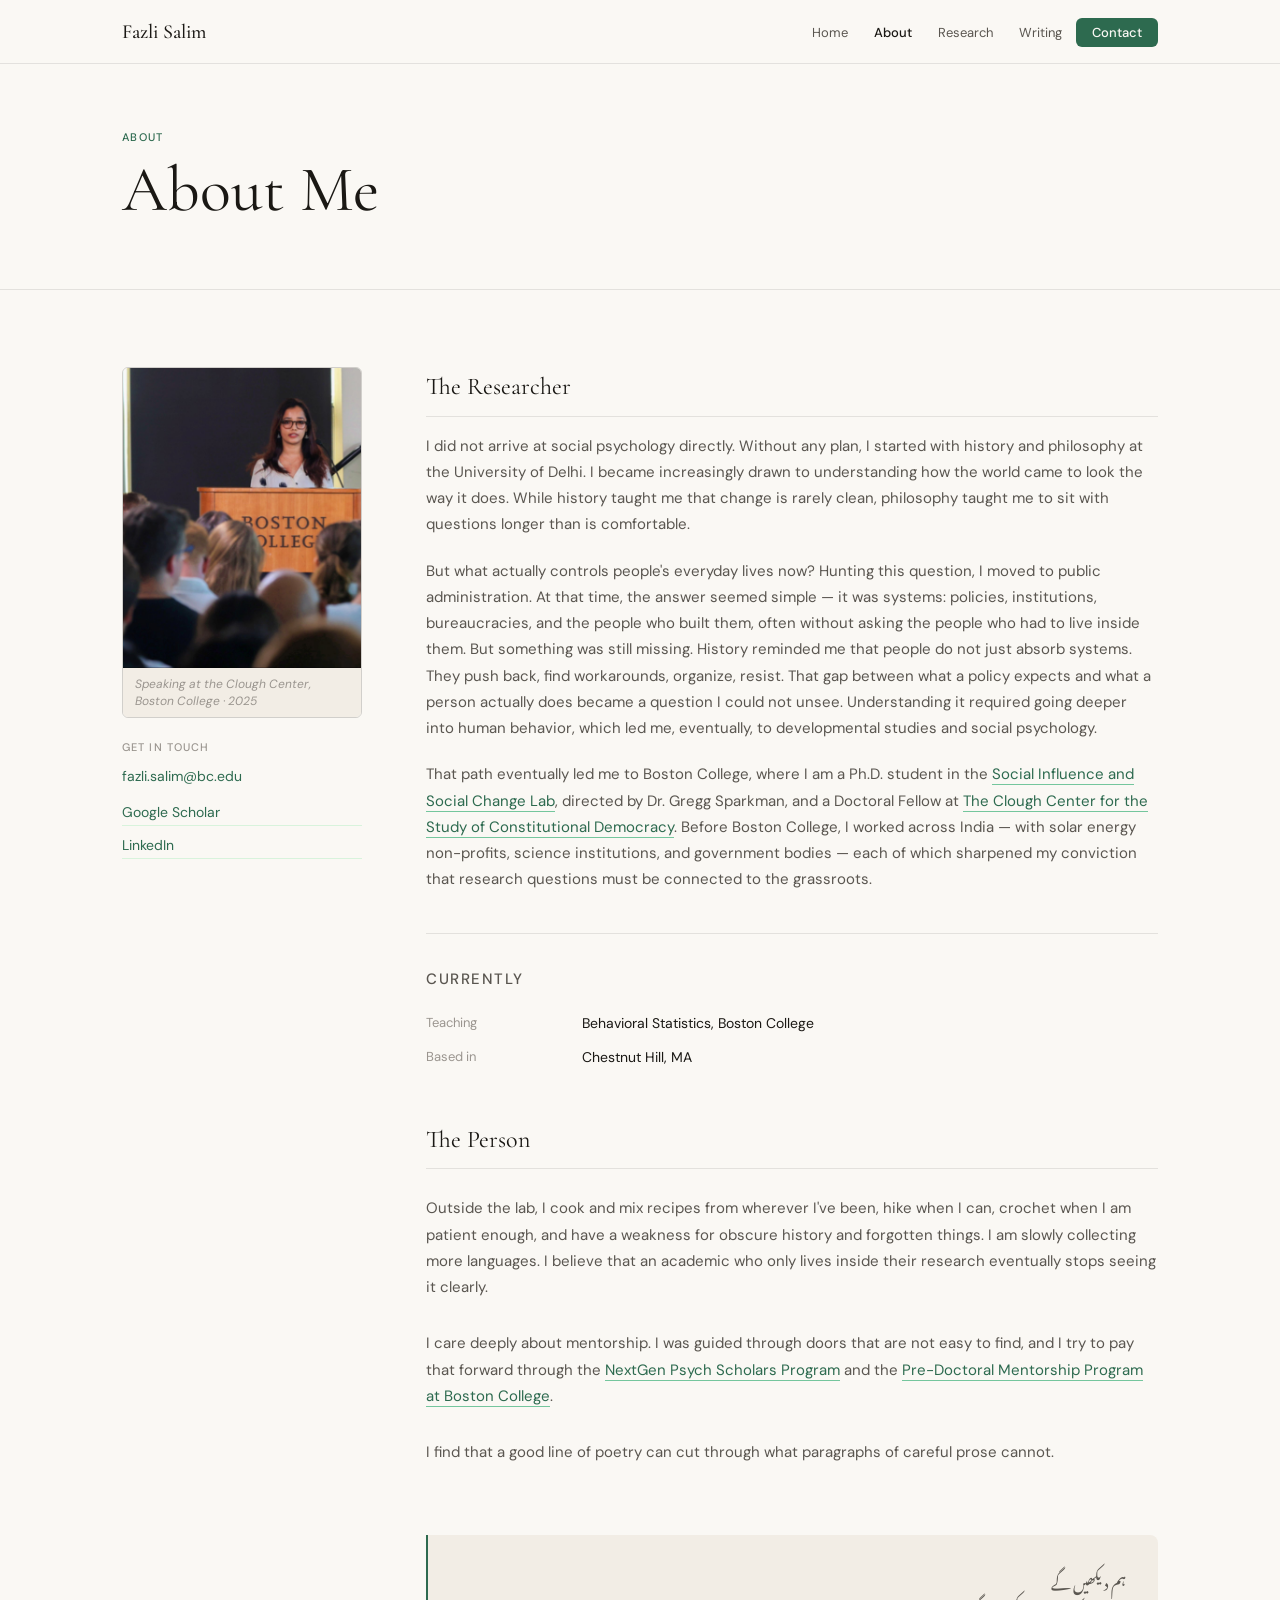
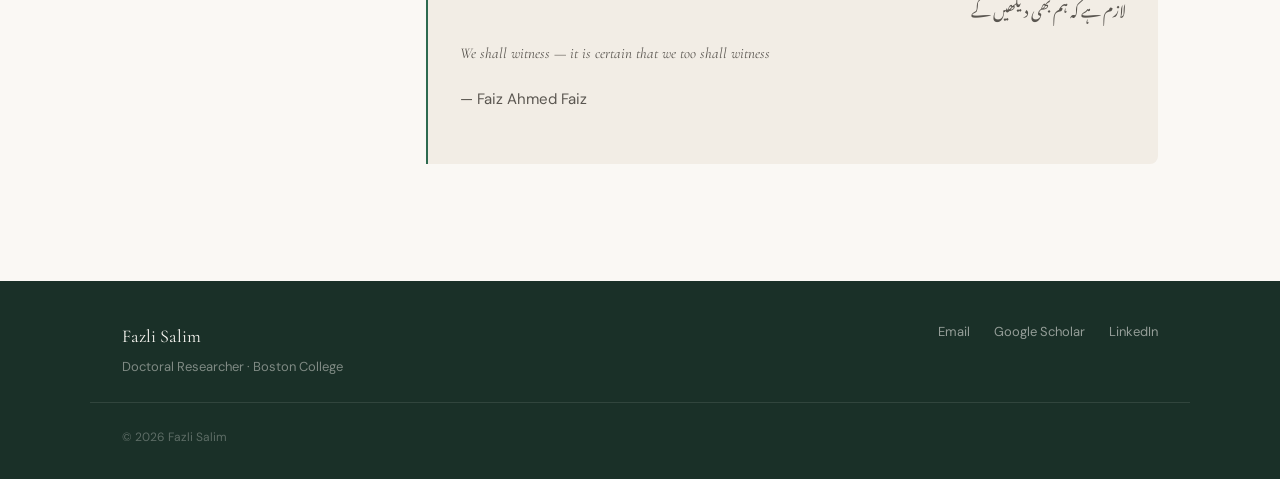
==== about.html @ 416d8e88 "Update about.html" ====
<!DOCTYPE html>
<html lang="en">
<head>
<meta charset="UTF-8">
<meta name="viewport" content="width=device-width, initial-scale=1.0">
<title>About — Fazli Salim</title>
<link rel="preconnect" href="https://fonts.googleapis.com">
<link rel="preconnect" href="https://fonts.gstatic.com" crossorigin>
<link href="https://fonts.googleapis.com/css2?family=Cormorant+Garamond:ital,wght@0,300;0,400;0,500;0,600;1,300;1,400&family=DM+Sans:wght@300;400;500&family=Noto+Nastaliq+Urdu:wght@400;700&display=swap" rel="stylesheet">
<link rel="stylesheet" href="style.css">
</head>
<body>
<nav class="nav" id="nav">
  <div class="nav-inner">
    <a href="index.html" class="nav-logo">Fazli Salim</a>
    <button class="nav-toggle" id="nav-toggle" aria-label="Toggle menu"><span></span><span></span><span></span></button>
    <ul class="nav-links" id="nav-links">
      <li><a href="index.html" class="nav-link">Home</a></li>
      <li><a href="about.html" class="nav-link active">About</a></li>
      <li><a href="research.html" class="nav-link">Research</a></li>
      <li><a href="writing.html" class="nav-link">Writing</a></li>
      <li><a href="contact.html" class="nav-link nav-link-cta">Contact</a></li>
    </ul>
  </div>
</nav>

<section class="page-hero">
  <div class="container">
    <span class="section-label">About</span>
    <h1 class="page-title">About Me</h1>
  </div>
</section>

<section class="section">
  <div class="container about-layout">
    <div class="about-photo-col">
      <div class="about-photo-frame">
        <img src="photo-speaking.png" alt="Fazli Salim speaking at the Clough Center, Boston College" class="about-photo">
        <p class="about-photo-caption">Speaking at the Clough Center, Boston College · 2025</p>
      </div>
      <div class="about-contact-card">
        <p class="about-contact-label">Get in touch</p>
        <a href="mailto:fazli.salim@bc.edu" class="about-email">fazli.salim@bc.edu</a>
        <div class="about-social-links">
          <a href="https://scholar.google.com" target="_blank" class="about-social-link">Google Scholar</a>
          <a href="https://linkedin.com/in/fazlisalim" target="_blank" class="about-social-link">LinkedIn</a>
        </div>
      </div>
    </div>

    <div class="about-text-col">
      <h2 class="about-section-h">The Researcher</h2>
      <p>I did not arrive at social psychology directly. Without any plan, I started with history and philosophy at the University of Delhi. I became increasingly drawn to understanding how the world came to look the way it does. While history taught me that change is rarely clean, philosophy taught me to sit with questions longer than is comfortable.</p>
      <p>But what actually controls people's everyday lives now? Hunting this question, I moved to public administration. At that time, the answer seemed simple — it was systems: policies, institutions, bureaucracies, and the people who built them, often without asking the people who had to live inside them. But something was still missing. History reminded me that people do not just absorb systems. They push back, find workarounds, organize, resist. That gap between what a policy expects and what a person actually does became a question I could not unsee. Understanding it required going deeper into human behavior, which led me, eventually, to developmental studies and social psychology.</p>
      <p>That path eventually led me to Boston College, where I am a Ph.D. student in the <a href="https://www.bc.edu/bc-web/schools/morrissey/departments/psychology-neuroscience/labs/sparkman-lab.html" target="_blank" class="inline-link">Social Influence and Social Change Lab</a>, directed by Dr. Gregg Sparkman, and a Doctoral Fellow at <a href="https://www.bc.edu/content/bc-web/centers/clough.html" target="_blank" class="inline-link">The Clough Center for the Study of Constitutional Democracy</a>. Before Boston College, I worked across India — with solar energy non-profits, science institutions, and government bodies — each of which sharpened my conviction that research questions must be connected to the grassroots.</p>
 <div class="currently-block">
        <p class="currently-title">Currently</p>
        <div class="currently-table">
          <div class="currently-row">
            <span class="currently-label">Teaching</span>
            <span class="currently-value">Behavioral Statistics, Boston College</span>
          </div>
      <div class="currently-row">
            <span class="currently-label">Based in</span>
            <span class="currently-value">Chestnut Hill, MA</span>
          </div>
      <h2 class="about-section-h">The Person</h2>
      <p>Outside the lab, I cook and mix recipes from wherever I've been, hike when I can, crochet when I am patient enough, and have a weakness for obscure history and forgotten things. I am slowly collecting more languages. I believe that an academic who only lives inside their research eventually stops seeing it clearly.</p>
      <p>I care deeply about mentorship. I was guided through doors that are not easy to find, and I try to pay that forward through the <a href="https://nextgenpsychscholars.com/" target="_blank" class="inline-link">NextGen Psych Scholars Program</a> and the <a href="https://www.bc.edu/bc-web/schools/morrissey/departments/psychology-neuroscience/graduate/doctoral-program.html" target="_blank" class="inline-link">Pre-Doctoral Mentorship Program at Boston College</a>.</p>

      <p>I find that a good line of poetry can cut through what paragraphs of careful prose cannot.</p>

      <div class="faiz-block">
        <p class="faiz-urdu">ہم دیکھیں گے<br>لازم ہے کہ ہم بھی دیکھیں گے</p>
        <p class="faiz-translation">We shall witness — it is certain that we too shall witness</p>
        <p class="faiz-attribution">— Faiz Ahmed Faiz</p>
      </div>

     
          
        </div>
      </div>
    </div>
  </div>
</section>

<footer class="footer">
  <div class="container footer-inner">
    <div class="footer-left">
      <p class="footer-name">Fazli Salim</p>
      <p class="footer-role">Doctoral Researcher · Boston College</p>
    </div>
    <div class="footer-links">
      <a href="mailto:fazli.salim@bc.edu" class="footer-link">Email</a>
      <a href="https://scholar.google.com" target="_blank" class="footer-link">Google Scholar</a>
      <a href="https://linkedin.com/in/fazlisalim" target="_blank" class="footer-link">LinkedIn</a>
    </div>
  </div>
  <div class="container"><p class="footer-copy">© 2026 Fazli Salim</p></div>
</footer>
<script src="script.js"></script>
</body>
</html>
---- style.css ----
/* ===========================
   FAZLI SALIM — style.css
   =========================== */
:root {
  --ink: #1a1814;
  --ink-secondary: #5a5650;
  --ink-tertiary: #9a958f;
  --parchment: #faf8f4;
  --parchment-mid: #f2ede5;
  --parchment-dark: #e8e0d4;
  --forest: #2d6a4f;
  --forest-deep: #1a3028;
  --forest-light: #d8f3dc;
  --forest-mid: #74c69d;
  --border: rgba(26,24,20,0.10);
  --border-mid: rgba(26,24,20,0.18);
  --font-display: 'Cormorant Garamond', Georgia, serif;
  --font-body: 'DM Sans', system-ui, sans-serif;
  --nav-h: 64px;
  --max-w: 1100px;
}

*, *::before, *::after { box-sizing: border-box; margin: 0; padding: 0; }
html { scroll-behavior: smooth; }
body { font-family: var(--font-body); background: var(--parchment); color: var(--ink); font-size: 16px; line-height: 1.7; -webkit-font-smoothing: antialiased; }
img { max-width: 100%; display: block; }
a { color: inherit; text-decoration: none; }

/* NAV */
.nav { position: sticky; top: 0; z-index: 100; background: rgba(250,248,244,0.95); backdrop-filter: blur(12px); border-bottom: 0.5px solid var(--border); height: var(--nav-h); }
.nav-inner { max-width: var(--max-w); margin: 0 auto; padding: 0 2rem; height: 100%; display: flex; align-items: center; gap: 2rem; }
.nav-logo { font-family: var(--font-display); font-size: 1.25rem; font-weight: 500; color: var(--ink); flex-shrink: 0; }
.nav-links { display: flex; list-style: none; gap: 0.125rem; margin-left: auto; align-items: center; }
.nav-link { font-size: 0.8125rem; color: var(--ink-secondary); padding: 0.375rem 0.75rem; border-radius: 6px; transition: color 0.15s, background 0.15s; }
.nav-link:hover { color: var(--ink); background: var(--parchment-mid); }
.nav-link.active { color: var(--ink); font-weight: 500; }
.nav-link-cta { background: var(--forest); color: var(--parchment) !important; padding: 0.375rem 1rem; border-radius: 6px; font-weight: 500; }
.nav-link-cta:hover { background: var(--forest-deep); }
.nav-toggle { display: none; flex-direction: column; gap: 5px; background: none; border: none; cursor: pointer; padding: 4px; margin-left: auto; }
.nav-toggle span { display: block; width: 22px; height: 1.5px; background: var(--ink); }

/* LAYOUT */
.container { max-width: var(--max-w); margin: 0 auto; padding: 0 2rem; }
.section { padding: clamp(3rem, 6vw, 5rem) 0; }
.section-alt { background: var(--parchment-mid); }
.section-header { margin-bottom: 2.5rem; }
.section-label { display: block; font-size: 0.6875rem; font-weight: 500; letter-spacing: 0.12em; text-transform: uppercase; color: var(--forest); margin-bottom: 0.5rem; }
.section-title { font-family: var(--font-display); font-size: clamp(1.75rem, 3vw, 2.5rem); font-weight: 400; color: var(--ink); line-height: 1.2; }
.section-intro { margin-top: 0.75rem; color: var(--ink-secondary); max-width: 62ch; }
.text-link { display: inline-block; margin-top: 1.5rem; font-size: 0.875rem; font-weight: 500; color: var(--forest); border-bottom: 1px solid var(--forest-mid); padding-bottom: 1px; transition: border-color 0.15s; }
.text-link:hover { border-color: var(--forest); }
.inline-link { color: var(--forest); border-bottom: 1px solid var(--forest-mid); transition: border-color 0.15s; }
.inline-link:hover { border-color: var(--forest); }

/* BUTTONS */
.btn-primary { display: inline-block; background: var(--forest); color: var(--parchment); font-family: var(--font-body); font-size: 0.875rem; font-weight: 500; padding: 0.625rem 1.5rem; border-radius: 6px; transition: background 0.15s, transform 0.1s; }
.btn-primary:hover { background: var(--forest-deep); transform: translateY(-1px); }
.btn-secondary { display: inline-block; background: transparent; color: var(--ink); font-family: var(--font-body); font-size: 0.875rem; padding: 0.625rem 1.5rem; border-radius: 6px; border: 0.5px solid var(--border-mid); transition: border-color 0.15s, background 0.15s; }
.btn-secondary:hover { background: var(--parchment-mid); }
.tag { display: inline-block; font-size: 0.75rem; color: var(--forest); background: var(--forest-light); padding: 0.25rem 0.75rem; border-radius: 999px; }

/* HERO — text only */
.hero { padding: clamp(4rem, 8vw, 7rem) 0 clamp(3rem, 5vw, 4rem); background: var(--parchment); border-bottom: 0.5px solid var(--border); }
.hero-inner-centered { max-width: 720px; margin: 0 auto; padding: 0 2rem; }
.hero-eyebrow { font-size: 0.8125rem; color: var(--ink-secondary); letter-spacing: 0.04em; margin-bottom: 0.75rem; }
.hero-name { font-family: var(--font-display); font-size: clamp(3.5rem, 7vw, 6.5rem); font-weight: 300; color: var(--ink); line-height: 1.0; margin-bottom: 1.25rem; letter-spacing: -0.01em; }
.hero-tagline { font-size: clamp(1rem, 1.6vw, 1.2rem); color: var(--ink-secondary); max-width: 58ch; line-height: 1.65; margin-bottom: 1.5rem; font-weight: 300; }
.hero-tags { display: flex; flex-wrap: wrap; gap: 0.5rem; margin-bottom: 2rem; }
.hero-buttons { display: flex; gap: 0.75rem; flex-wrap: wrap; margin-bottom: 2rem; }
.affiliations { display: flex; flex-wrap: wrap; gap: 0.5rem; align-items: center; font-size: 0.8rem; }
.affiliation { color: var(--forest); border-bottom: 1px solid var(--forest-light); transition: border-color 0.15s; }
.affiliation:hover { border-color: var(--forest); }
.aff-sep { color: var(--ink-tertiary); }

/* COP30 QUOTE BLOCK */
.cop-block { padding: clamp(3rem, 6vw, 5rem) 0; background: var(--parchment); }
.cop-inner { max-width: var(--max-w); margin: 0 auto; padding: 0 2rem; display: grid; grid-template-columns: 260px 1fr; gap: 3.5rem; align-items: center; }
.cop-photo { width: 260px; height: 320px; object-fit: cover; object-position: top; border-radius: 4px; border: 0.5px solid var(--border-mid); display: block; }
.cop-quote-wrap {}
.cop-quote { font-family: var(--font-display); font-size: clamp(1.125rem, 2vw, 1.4rem); font-style: italic; font-weight: 300; color: var(--ink); line-height: 1.6; margin-bottom: 1.5rem; }
.cop-quote::before { content: '\201C'; font-size: 3rem; line-height: 0; vertical-align: -0.6rem; color: var(--forest); margin-right: 0.1em; font-style: normal; }
.cop-link { display: inline-flex; align-items: center; gap: 0.4rem; font-size: 0.8125rem; color: var(--forest); border-bottom: 1px solid var(--forest-mid); padding-bottom: 1px; transition: border-color 0.15s; }
.cop-link:hover { border-color: var(--forest); }

/* BIO + AWARD */
.bio-layout { display: grid; grid-template-columns: 1fr 1fr; gap: 4rem; align-items: center; }
.bio-text p { color: var(--ink-secondary); font-size: 0.9375rem; line-height: 1.75; margin-bottom: 1rem; }
.bio-text .section-title { margin: 0.5rem 0 1.25rem; }
.award-figure { margin: 0; }
.award-photo { width: 100%; border-radius: 8px; display: block; border: 0.5px solid var(--border-mid); }
.award-caption { font-size: 0.75rem; color: var(--ink-tertiary); margin-top: 0.6rem; font-style: italic; line-height: 1.5; }

/* RESEARCH CARDS */
.research-grid { display: grid; grid-template-columns: repeat(auto-fit, minmax(280px, 1fr)); gap: 1.25rem; }
.research-card { display: block; padding: 1.75rem; background: var(--parchment); border: 0.5px solid var(--border); border-radius: 8px; transition: border-color 0.2s, transform 0.2s; position: relative; }
.research-card:hover { border-color: var(--forest-mid); transform: translateY(-2px); }
.r-num { display: block; font-family: var(--font-display); font-size: 2.5rem; font-weight: 300; color: var(--parchment-dark); line-height: 1; margin-bottom: 1rem; }
.r-title { font-family: var(--font-display); font-size: 1.25rem; font-weight: 500; color: var(--ink); margin-bottom: 0.75rem; line-height: 1.25; }
.r-body { font-size: 0.875rem; color: var(--ink-secondary); line-height: 1.65; }
.r-arrow { position: absolute; bottom: 1.5rem; right: 1.75rem; color: var(--forest); opacity: 0; transition: opacity 0.2s, transform 0.2s; }
.research-card:hover .r-arrow { opacity: 1; transform: translateX(3px); }

/* PAGE HERO */
.page-hero { padding: clamp(3rem, 5vw, 5rem) 0 clamp(2rem, 4vw, 3rem); border-bottom: 0.5px solid var(--border); }
.page-title { font-family: var(--font-display); font-size: clamp(2.5rem, 5vw, 4rem); font-weight: 400; color: var(--ink); line-height: 1.1; margin-top: 0.5rem; margin-bottom: 1rem; }
.page-subtitle { font-size: 1rem; color: var(--ink-secondary); max-width: 56ch; line-height: 1.7; font-weight: 300; }

/* ABOUT PAGE */
.about-layout { display: grid; grid-template-columns: 240px 1fr; gap: 4rem; align-items: start; }
.about-photo-frame { border-radius: 6px; overflow: hidden; border: 0.5px solid var(--border-mid); margin-bottom: 1rem; }
.about-photo { width: 100%; height: 300px; object-fit: cover; display: block; }
.about-photo-frame-secondary { margin-top: 0; }
.about-photo-secondary { width: 100%; height: 180px; object-fit: cover; object-position: top center; display: block; }
.about-photo-caption { font-size: 0.75rem; color: var(--ink-tertiary); padding: 0.5rem 0.75rem; background: var(--parchment-mid); font-style: italic; line-height: 1.4; }
.about-contact-card { margin-top: 1.25rem; }
.about-contact-label { font-size: 0.6875rem; text-transform: uppercase; letter-spacing: 0.1em; color: var(--ink-tertiary); font-weight: 500; margin-bottom: 0.5rem; }
.about-email { display: block; color: var(--forest); font-size: 0.875rem; margin-bottom: 0.75rem; word-break: break-all; }
.about-social-links { display: flex; flex-direction: column; gap: 0.25rem; }
.about-text-col p { color: var(--ink-secondary); margin-bottom: 1.25rem; font-size: 0.9375rem; line-height: 1.75; }
.about-section-h { font-family: var(--font-display); font-size: 1.5rem; font-weight: 400; color: var(--ink); margin: 2.5rem 0 1rem; padding-bottom: 0.5rem; border-bottom: 0.5px solid var(--border); }
.about-section-h:first-child { margin-top: 0; }

/* FAIZ COUPLET */
.faiz-block { margin: 2.5rem 0; padding: 2rem; background: var(--parchment-mid); border-left: 2px solid var(--forest); border-radius: 0 8px 8px 0; }
.faiz-urdu { font-family: 'Noto Nastaliq Urdu', serif; font-size: 1.75rem; color: var(--ink); line-height: 2; text-align: right; direction: rtl; margin-bottom: 0.75rem; }
.faiz-translation { font-family: var(--font-display); font-size: 1rem; font-style: italic; color: var(--ink-secondary); margin-bottom: 0.5rem; }
.faiz-attribution { font-size: 0.8125rem; color: var(--ink-tertiary); }

/* CURRENTLY */
.currently-block { margin-top: 2.5rem; padding-top: 2rem; border-top: 0.5px solid var(--border); }
.currently-title { font-size: 0.6875rem; font-weight: 500; text-transform: uppercase; letter-spacing: 0.1em; color: var(--forest); margin-bottom: 1.25rem; }
.currently-table { display: flex; flex-direction: column; gap: 0.625rem; }
.currently-row { display: grid; grid-template-columns: 140px 1fr; gap: 1rem; font-size: 0.875rem; }
.currently-label { color: var(--ink-tertiary); font-size: 0.8125rem; }
.currently-value { color: var(--ink); }

/* RESEARCH PAGE */
.rq-list { display: flex; flex-direction: column; margin-top: 2rem; border-top: 0.5px solid var(--border); }
.rq-item { display: grid; grid-template-columns: 80px 1fr; gap: 2rem; padding: 2.5rem 0; border-bottom: 0.5px solid var(--border); }
.rq-num { font-family: var(--font-display); font-size: 3rem; font-weight: 300; color: var(--parchment-dark); line-height: 1; }
.rq-title { font-family: var(--font-display); font-size: 1.5rem; font-weight: 500; color: var(--ink); margin-bottom: 0.75rem; }
.rq-body { font-size: 0.9375rem; color: var(--ink-secondary); line-height: 1.75; max-width: 68ch; margin-bottom: 1rem; }
.rq-tags { display: flex; flex-wrap: wrap; gap: 0.5rem; }
.interdisciplinary-note { margin-top: 1.5rem; padding: 1.25rem 1.5rem; background: var(--parchment-mid); border-radius: 8px; font-size: 0.9rem; color: var(--ink-secondary); line-height: 1.7; border-left: 2px solid var(--forest-mid); }

/* PUBLICATIONS */
.pub-list { display: flex; flex-direction: column; gap: 1rem; margin-top: 1rem; }
.pub-item { padding: 1.25rem; background: var(--parchment); border: 0.5px solid var(--border); border-radius: 8px; }
.pub-status { display: inline-block; font-size: 0.6875rem; font-weight: 500; text-transform: uppercase; letter-spacing: 0.08em; padding: 3px 10px; border-radius: 999px; margin-bottom: 0.6rem; }
.pub-status-review { background: #FAEEDA; color: #854F0B; }
.pub-status-published { background: var(--forest-light); color: var(--forest); }
.pub-citation { font-size: 0.9rem; color: var(--ink-secondary); line-height: 1.7; margin-bottom: 0.4rem; }

/* PRESENTATIONS */
.pres-list { display: flex; flex-direction: column; border-top: 0.5px solid var(--border); }
.pres-item { display: flex; gap: 2rem; align-items: flex-start; padding: 1.5rem 0; border-bottom: 0.5px solid var(--border); }
.pres-year { font-family: var(--font-display); font-size: 0.875rem; color: var(--ink-tertiary); width: 48px; flex-shrink: 0; padding-top: 2px; }
.pres-conf { font-size: 0.9375rem; color: var(--ink); margin-bottom: 0.25rem; line-height: 1.5; }
.pres-role { font-size: 0.75rem; color: var(--forest); }
.pres-loc { font-size: 0.8125rem; color: var(--ink-tertiary); }
.pres-link { display: inline-block; margin-top: 0.5rem; font-size: 0.8125rem; color: var(--forest); }

/* PHOTO PRESENTATION CARDS */
.pres-photo-card { display: grid; grid-template-columns: 280px 1fr; gap: 0; border: 0.5px solid var(--border); border-radius: 8px; overflow: hidden; margin: 1rem 0; }
.pres-photo-card-img { width: 280px; height: 200px; object-fit: cover; display: block; }
.pres-photo-card-content { padding: 1.5rem; display: flex; flex-direction: column; justify-content: center; background: var(--parchment); }
.pres-photo-card-year { font-family: var(--font-display); font-size: 0.8125rem; color: var(--ink-tertiary); margin-bottom: 0.4rem; }
.pres-photo-card-conf { font-family: var(--font-display); font-size: 1.125rem; font-weight: 500; color: var(--ink); margin-bottom: 0.5rem; line-height: 1.3; }
.pres-photo-card-role { display: inline-block; font-size: 0.6875rem; font-weight: 500; text-transform: uppercase; letter-spacing: 0.08em; color: var(--forest); background: var(--forest-light); padding: 3px 10px; border-radius: 999px; margin-bottom: 0.6rem; }
.pres-photo-card-detail { font-size: 0.8125rem; color: var(--ink-secondary); line-height: 1.6; }

/* INDUSTRY & FIELD EXPERIENCE */
.industry-intro { font-size: 0.9375rem; color: var(--ink-secondary); margin-top: 0.5rem; margin-bottom: 2rem; max-width: 60ch; font-style: italic; }
.collab-grid { display: grid; grid-template-columns: repeat(auto-fill, minmax(200px, 1fr)); gap: 1rem; }
.collab-card { padding: 1.25rem; background: var(--parchment); border: 0.5px solid var(--border); border-radius: 8px; display: flex; flex-direction: column; }
.collab-card-link { text-decoration: none; transition: border-color 0.2s, transform 0.2s; }
.collab-card-link:hover { border-color: var(--forest-mid); transform: translateY(-2px); }
.collab-logo-wrap { height: 48px; display: flex; align-items: center; margin-bottom: 0.75rem; }
.collab-logo { max-height: 36px; max-width: 110px; object-fit: contain; }
.collab-logo-dark { background: var(--ink); border-radius: 4px; padding: 4px; max-height: 36px; }
.collab-logo-abbr { font-family: var(--font-display); font-size: 1.25rem; font-weight: 500; color: var(--forest); background: var(--forest-light); width: 40px; height: 40px; border-radius: 6px; display: flex; align-items: center; justify-content: center; }
.collab-name { font-family: var(--font-display); font-size: 1rem; font-weight: 500; color: var(--ink); margin-bottom: 0.5rem; }
.collab-desc { font-size: 0.8125rem; color: var(--ink-secondary); line-height: 1.6; }

/* CV PAGE */
.cv-layout { max-width: 800px; }
.cv-block { margin-bottom: 3.5rem; }
.cv-section-title { font-family: var(--font-display); font-size: 1.5rem; font-weight: 400; color: var(--ink); margin-bottom: 1.5rem; padding-bottom: 0.75rem; border-bottom: 0.5px solid var(--border); }
.cv-timeline { display: flex; flex-direction: column; }
.cv-entry { display: grid; grid-template-columns: 110px 1fr; gap: 1.5rem; padding: 1.25rem 0; border-bottom: 0.5px solid var(--border); }
.cv-entry:last-child { border-bottom: none; }
.cv-year { font-size: 0.8125rem; color: var(--ink-tertiary); padding-top: 3px; }
.cv-entry-header { display: flex; justify-content: space-between; align-items: flex-start; gap: 1rem; }
.cv-logo { width: 40px; height: 40px; object-fit: contain; flex-shrink: 0; opacity: 0.85; }
.cv-degree { font-weight: 500; font-size: 0.9375rem; color: var(--ink); margin-bottom: 0.2rem; }
.cv-institution { font-size: 0.875rem; color: var(--ink-secondary); margin-bottom: 0.2rem; }
.cv-detail { font-size: 0.8125rem; color: var(--ink-tertiary); line-height: 1.5; }
.cv-skills-grid { display: flex; flex-direction: column; gap: 1.25rem; }
.cv-skill-group { padding: 1rem 1.25rem; background: var(--parchment-mid); border-radius: 8px; }
.cv-skill-label { font-size: 0.6875rem; font-weight: 500; text-transform: uppercase; letter-spacing: 0.08em; color: var(--ink-tertiary); margin-bottom: 0.6rem; }
.cv-skill-tags { display: flex; flex-wrap: wrap; gap: 0.5rem; }

/* WRITING PAGE */
.writing-grid { display: grid; grid-template-columns: repeat(auto-fill, minmax(280px, 1fr)); gap: 1rem; margin-top: 1.5rem; }
.writing-card { display: flex; flex-direction: column; padding: 1.5rem; background: var(--parchment); border: 0.5px solid var(--border); border-radius: 8px; transition: border-color 0.2s, transform 0.2s; position: relative; }
.writing-card:hover { border-color: var(--forest-mid); transform: translateY(-2px); }
.writing-pub { font-size: 0.6875rem; font-weight: 500; text-transform: uppercase; letter-spacing: 0.08em; color: var(--forest); margin-bottom: 0.6rem; }
.writing-pub-alt { color: var(--ink-tertiary); }
.writing-title { font-family: var(--font-display); font-size: 1.125rem; font-weight: 500; color: var(--ink); line-height: 1.3; flex: 1; }
.writing-desc { font-size: 0.8125rem; color: var(--ink-secondary); margin-top: 0.5rem; line-height: 1.5; }
.writing-arrow { display: block; margin-top: 1rem; color: var(--forest); font-size: 0.875rem; opacity: 0; transition: opacity 0.2s, transform 0.2s; }
.writing-card:hover .writing-arrow { opacity: 1; transform: translateX(3px); }
.video-grid { display: grid; grid-template-columns: repeat(auto-fill, minmax(300px, 1fr)); gap: 1.25rem; margin-top: 1.5rem; }
.video-card { background: var(--parchment); border: 0.5px solid var(--border); border-radius: 8px; overflow: hidden; }
.video-iframe { width: 100%; height: 200px; display: block; border: none; }
.video-info { padding: 0.875rem 1rem; }
.video-title { font-family: var(--font-display); font-size: 1rem; font-weight: 500; color: var(--ink); margin-top: 0.35rem; }

/* CONTACT PAGE */
.contact-layout { display: grid; grid-template-columns: 1fr 1fr; gap: 4rem; align-items: start; }
.contact-block { margin-bottom: 2.5rem; }
.contact-h { font-family: var(--font-display); font-size: 0.875rem; font-weight: 500; color: var(--ink-tertiary); text-transform: uppercase; letter-spacing: 0.08em; margin-bottom: 0.75rem; }
.contact-email { font-family: var(--font-display); font-size: 1.5rem; font-weight: 400; color: var(--forest); border-bottom: 1px solid var(--forest-light); transition: border-color 0.15s; }
.contact-email:hover { border-color: var(--forest); }
.contact-links { display: flex; flex-direction: column; border-top: 0.5px solid var(--border); }
.contact-link-row { display: flex; justify-content: space-between; align-items: center; padding: 0.875rem 0; border-bottom: 0.5px solid var(--border); transition: color 0.15s; }
.contact-link-row:hover { color: var(--forest); }
.contact-link-label { font-size: 0.9375rem; }
.contact-link-arrow { color: var(--forest); font-size: 0.875rem; }
.contact-address { font-size: 0.9375rem; color: var(--ink-secondary); line-height: 1.7; }
.contact-note { padding: 1.5rem; background: var(--parchment-mid); border-radius: 8px; margin-bottom: 1rem; }
.contact-note-h { font-family: var(--font-display); font-size: 1.125rem; font-weight: 500; color: var(--ink); margin-bottom: 0.75rem; }
.contact-note p { font-size: 0.875rem; color: var(--ink-secondary); line-height: 1.7; margin-bottom: 0.75rem; }
.contact-note p:last-child { margin-bottom: 0; }

/* FOOTER */
.footer { background: var(--forest-deep); padding: 2.5rem 0 2rem; }
.footer-inner { display: flex; justify-content: space-between; align-items: flex-start; flex-wrap: wrap; gap: 1.5rem; padding-bottom: 1.5rem; border-bottom: 0.5px solid rgba(250,248,244,0.1); margin-bottom: 1.5rem; }
.footer-name { font-family: var(--font-display); font-size: 1.125rem; font-weight: 400; color: var(--parchment); margin-bottom: 0.25rem; }
.footer-role { font-size: 0.8125rem; color: rgba(250,248,244,0.45); }
.footer-links { display: flex; gap: 1.5rem; flex-wrap: wrap; align-items: center; }
.footer-link { font-size: 0.8125rem; color: rgba(250,248,244,0.55); transition: color 0.15s; }
.footer-link:hover { color: var(--parchment); }
.footer-copy { font-size: 0.75rem; color: rgba(250,248,244,0.3); }

/* ANIMATIONS */
@keyframes fadeUp { from { opacity: 0; transform: translateY(16px); } to { opacity: 1; transform: translateY(0); } }
.hero-eyebrow { animation: fadeUp 0.5s ease both; animation-delay: 0.05s; }
.hero-name { animation: fadeUp 0.6s ease both; animation-delay: 0.1s; }
.hero-tagline { animation: fadeUp 0.6s ease both; animation-delay: 0.2s; }
.hero-tags { animation: fadeUp 0.6s ease both; animation-delay: 0.28s; }
.hero-buttons { animation: fadeUp 0.6s ease both; animation-delay: 0.35s; }
.affiliations { animation: fadeUp 0.6s ease both; animation-delay: 0.42s; }

/* RESPONSIVE */
@media (max-width: 900px) {
  .cop-inner { grid-template-columns: 1fr; }
  .cop-photo { width: 100%; height: 260px; }
  .bio-layout { grid-template-columns: 1fr; gap: 2rem; }
  .about-layout { grid-template-columns: 1fr; }
  .rq-item { grid-template-columns: 1fr; gap: 0.5rem; }
  .rq-num { font-size: 1.5rem; }
  .pres-photo-card { grid-template-columns: 1fr; }
  .pres-photo-card-img { width: 100%; }
  .contact-layout { grid-template-columns: 1fr; }
  .cv-entry { grid-template-columns: 1fr; gap: 0.25rem; }
}
@media (max-width: 640px) {
  .container { padding: 0 1.25rem; }
  .nav-inner { padding: 0 1.25rem; }
  .nav-links { display: none; flex-direction: column; position: absolute; top: var(--nav-h); left: 0; right: 0; background: var(--parchment); border-bottom: 0.5px solid var(--border); padding: 1rem 1.25rem; gap: 0.25rem; }
  .nav-links.open { display: flex; }
  .nav-toggle { display: flex; }
  .pres-item { flex-direction: column; gap: 0.25rem; }
  .footer-inner { flex-direction: column; }
}

/* COP eyebrow label */
.cop-eyebrow-label {
  font-size: 0.6875rem;
  font-weight: 500;
  letter-spacing: 0.12em;
  text-transform: uppercase;
  color: var(--forest);
  margin-bottom: 1rem;
  display: block;
}

/* Award solo — centered, constrained width */
.award-solo {
  max-width: 640px;
  margin: 0 auto;
}

/* Faiz intro line */
.faiz-intro {
  font-family: var(--font-display);
  font-size: 1rem;
  font-style: italic;
  color: var(--ink-secondary);
  margin-bottom: 1.25rem;
}

/* About social links */
.about-social-link {
  display: block;
  font-size: 0.8125rem;
  color: var(--forest);
  margin-bottom: 0.25rem;
  transition: opacity 0.15s;
}
.about-social-link:hover { opacity: 0.7; }

/* CV Modal */
.cv-modal {
  display: none;
  position: fixed;
  inset: 0;
  background: rgba(26,24,20,0.5);
  z-index: 200;
  align-items: center;
  justify-content: center;
}
.cv-modal.open { display: flex; }
.cv-modal-box {
  background: var(--parchment);
  border-radius: 12px;
  padding: 2.5rem;
  max-width: 380px;
  width: 90%;
  text-align: center;
  display: flex;
  flex-direction: column;
  gap: 1rem;
  align-items: center;
}
.cv-modal-text {
  font-family: var(--font-display);
  font-size: 1.125rem;
  color: var(--ink);
  line-height: 1.5;
}
.cv-modal-close {
  background: none;
  border: none;
  font-size: 0.8125rem;
  color: var(--ink-tertiary);
  cursor: pointer;
  font-family: var(--font-body);
  margin-top: 0.25rem;
}
.cv-modal-close:hover { color: var(--ink); }

/* COP BLOCK — updated: quote only, no photo */
.cop-block { padding: clamp(3rem, 6vw, 5rem) 0; }
.cop-inner { max-width: 760px; margin: 0 auto; padding: 0 2rem; }
.cop-label { font-size: 0.6875rem; font-weight: 500; letter-spacing: 0.12em; text-transform: uppercase; color: var(--forest); margin-bottom: 1.25rem; display: block; }
.cop-quote { font-family: var(--font-display); font-size: clamp(1.125rem, 2vw, 1.4rem); font-style: italic; font-weight: 300; color: var(--ink); line-height: 1.7; margin-bottom: 1.5rem; border-left: 2px solid var(--forest); padding-left: 1.5rem; }
.cop-link { display: inline-flex; align-items: center; gap: 0.4rem; font-size: 0.8125rem; color: var(--forest); border-bottom: 1px solid var(--forest-mid); padding-bottom: 1px; transition: border-color 0.15s; margin-left: 1.5rem; }
.cop-link:hover { border-color: var(--forest); }

/* CV MODAL */
.cv-modal-overlay { display: none; position: fixed; inset: 0; background: rgba(26,24,20,0.5); z-index: 200; align-items: center; justify-content: center; }
.cv-modal-overlay.open { display: flex; }
.cv-modal { background: var(--parchment); border-radius: 12px; padding: 2rem 2.5rem; max-width: 380px; width: 90%; text-align: center; }
.cv-modal-text { font-size: 0.9375rem; color: var(--ink-secondary); margin-bottom: 1rem; line-height: 1.6; }
.cv-modal-email { display: block; font-family: var(--font-display); font-size: 1.25rem; color: var(--forest); margin-bottom: 1.5rem; }
.cv-modal-close { background: none; border: 0.5px solid var(--border-mid); border-radius: 6px; padding: 0.5rem 1.25rem; font-size: 0.875rem; color: var(--ink-secondary); cursor: pointer; transition: background 0.15s; }
.cv-modal-close:hover { background: var(--parchment-mid); }

/* ABOUT social links */
.about-social-link { display: block; font-size: 0.875rem; color: var(--forest); margin-bottom: 0.25rem; border-bottom: 1px solid var(--forest-light); display: inline-block; transition: border-color 0.15s; }
.about-social-link:hover { border-color: var(--forest); }

/* btn-secondary as button element */
button.btn-secondary { cursor: pointer; font-family: var(--font-body); }

/* COP BLOCK — split with photo */
.cop-inner-split { display: grid; grid-template-columns: 260px 1fr; gap: 3.5rem; align-items: center; max-width: var(--max-w); margin: 0 auto; padding: 0 2rem; }
.cop-photo { width: 260px; height: 320px; object-fit: cover; object-position: top; border-radius: 4px; border: 0.5px solid var(--border-mid); display: block; }
@media (max-width: 900px) {
  .cop-inner-split { grid-template-columns: 1fr; }
  .cop-photo { width: 100%; height: 260px; }
}

/* STANDALONE PHOTO BLOCK */
.standalone-photo-block {
  padding: clamp(2.5rem, 5vw, 4rem) 0;
  background: var(--parchment);
}
.standalone-photo-label {
  font-size: 0.6875rem;
  font-weight: 500;
  letter-spacing: 0.12em;
  text-transform: uppercase;
  color: var(--forest);
  margin-bottom: 1rem;
  display: block;
}
.standalone-photo {
  width: 100%;
  max-height: 360px;
  object-fit: cover;
  object-position: center 75%;
  border-radius: 8px;
  border: 0.5px solid var(--border-mid);
  display: block;
}

/* COP BLOCK — quote only, centred */
.cop-block { padding: clamp(3rem, 6vw, 5rem) 0; }
.cop-inner { max-width: 760px; margin: 0 auto; padding: 0 2rem; }

/* Award photo caption */
.standalone-photo-caption {
  font-family: var(--font-display);
  font-size: 0.875rem;
  font-style: italic;
  color: var(--ink-tertiary);
  margin-top: 0.75rem;
  letter-spacing: 0.01em;
}

/* COP split layout — photo left, quote right */
.cop-inner-split {
  max-width: var(--max-w);
  margin: 0 auto;
  padding: clamp(3rem, 6vw, 5rem) 2rem;
  display: grid;
  grid-template-columns: 260px 1fr;
  gap: 3.5rem;
  align-items: center;
}
.cop-photo {
  width: 260px;
  height: 320px;
  object-fit: cover;
  object-position: top;
  border-radius: 4px;
  border: 0.5px solid var(--border-mid);
  display: block;
}
@media (max-width: 900px) {
  .cop-inner-split { grid-template-columns: 1fr; padding: 2rem; }
  .cop-photo { width: 100%; height: 240px; }
}

/* Industry section — distinct aesthetic */
.industry-section {
  background: var(--ink);
  position: relative;
}
.industry-section .section-label { color: var(--forest-mid); }
.industry-section .section-title { color: var(--parchment); }
.industry-section .industry-intro { color: rgba(250,248,244,0.55); }
.industry-section .collab-card {
  background: rgba(250,248,244,0.05);
  border: 0.5px solid rgba(250,248,244,0.12);
}
.industry-section .collab-card-link:hover {
  border-color: var(--forest-mid);
  transform: translateY(-2px);
}
.industry-section .collab-name { color: var(--parchment); }
.industry-section .collab-desc { color: rgba(250,248,244,0.6); }
.industry-section .collab-logo { filter: brightness(0) invert(1); opacity: 0.7; }
.industry-section .collab-logo-dark { filter: brightness(0) invert(1); opacity: 0.7; background: none; padding: 0; }
.industry-section .collab-logo-abbr {
  background: rgba(250,248,244,0.1);
  color: var(--forest-mid);
}

/* Homepage — tighter award photo and COP block */
.standalone-photo-block { padding: 2rem 0 1.5rem; }

.cop-inner-split { padding: 2.5rem 2rem; gap: 2.5rem; }
.cop-photo { height: 260px; }
.cop-quote { font-size: clamp(1rem, 1.6vw, 1.2rem); }

/* Logo fix — explicit sizing and object-fit for all collab logos */
.collab-logo-wrap { height: 44px; }
.collab-logo {
  max-height: 40px;
  max-width: 100px;
  width: auto;
  height: auto;
  object-fit: contain;
  display: block;
}
/* Dark section logos — white tint */
.industry-section .collab-logo {
  filter: brightness(0) invert(1);
  opacity: 0.75;
  max-height: 36px;
}
.industry-section .collab-logo-dark {
  filter: brightness(0) invert(1);
  opacity: 0.75;
  background: none;
  padding: 0;
  border-radius: 0;
  max-height: 36px;
}

/* RECENT HIGHLIGHTS — two column */
.highlights-section { padding: clamp(3rem, 5vw, 4rem) 0; }
.highlights-two-col {
  display: grid;
  grid-template-columns: 1fr 1fr;
  gap: 3rem;
  margin-top: 1.5rem;
  align-items: start;
}
.highlight-block {}
.highlight-sub-label {
  font-size: 0.6875rem;
  font-weight: 500;
  letter-spacing: 0.1em;
  text-transform: uppercase;
  color: var(--forest);
  margin-bottom: 0.875rem;
  display: block;
}
.highlight-award-photo {
  width: 100%;
  height: auto;
  border-radius: 6px;
  border: 0.5px solid var(--border-mid);
  display: block;
}
.highlight-caption {
  font-family: var(--font-display);
  font-size: 0.875rem;
  font-style: italic;
  color: var(--ink-tertiary);
  margin-top: 0.6rem;
}
@media (max-width: 760px) {
  .highlights-two-col { grid-template-columns: 1fr; gap: 2.5rem; }
}

/* HERO WITH PORTRAIT — photo left, text right */
.hero-with-photo {
  max-width: var(--max-w);
  margin: 0 auto;
  padding: 0 2rem;
  display: grid;
  grid-template-columns: 200px 1fr;
  gap: 3rem;
  align-items: start;
}
.hero-photo-col {
  padding-top: 0.25rem;
}
.hero-portrait {
  width: 200px;
  height: 260px;
  object-fit: cover;
  object-position: top center;
  border-radius: 4px;
  border: 0.5px solid var(--border-mid);
  display: block;
}
.hero-text-col .hero-name {
  font-size: clamp(3.5rem, 7vw, 6.5rem);
}
@media (max-width: 700px) {
  .hero-with-photo { grid-template-columns: 1fr; gap: 1.25rem; }
  .hero-portrait { width: 120px; height: 148px; }
}
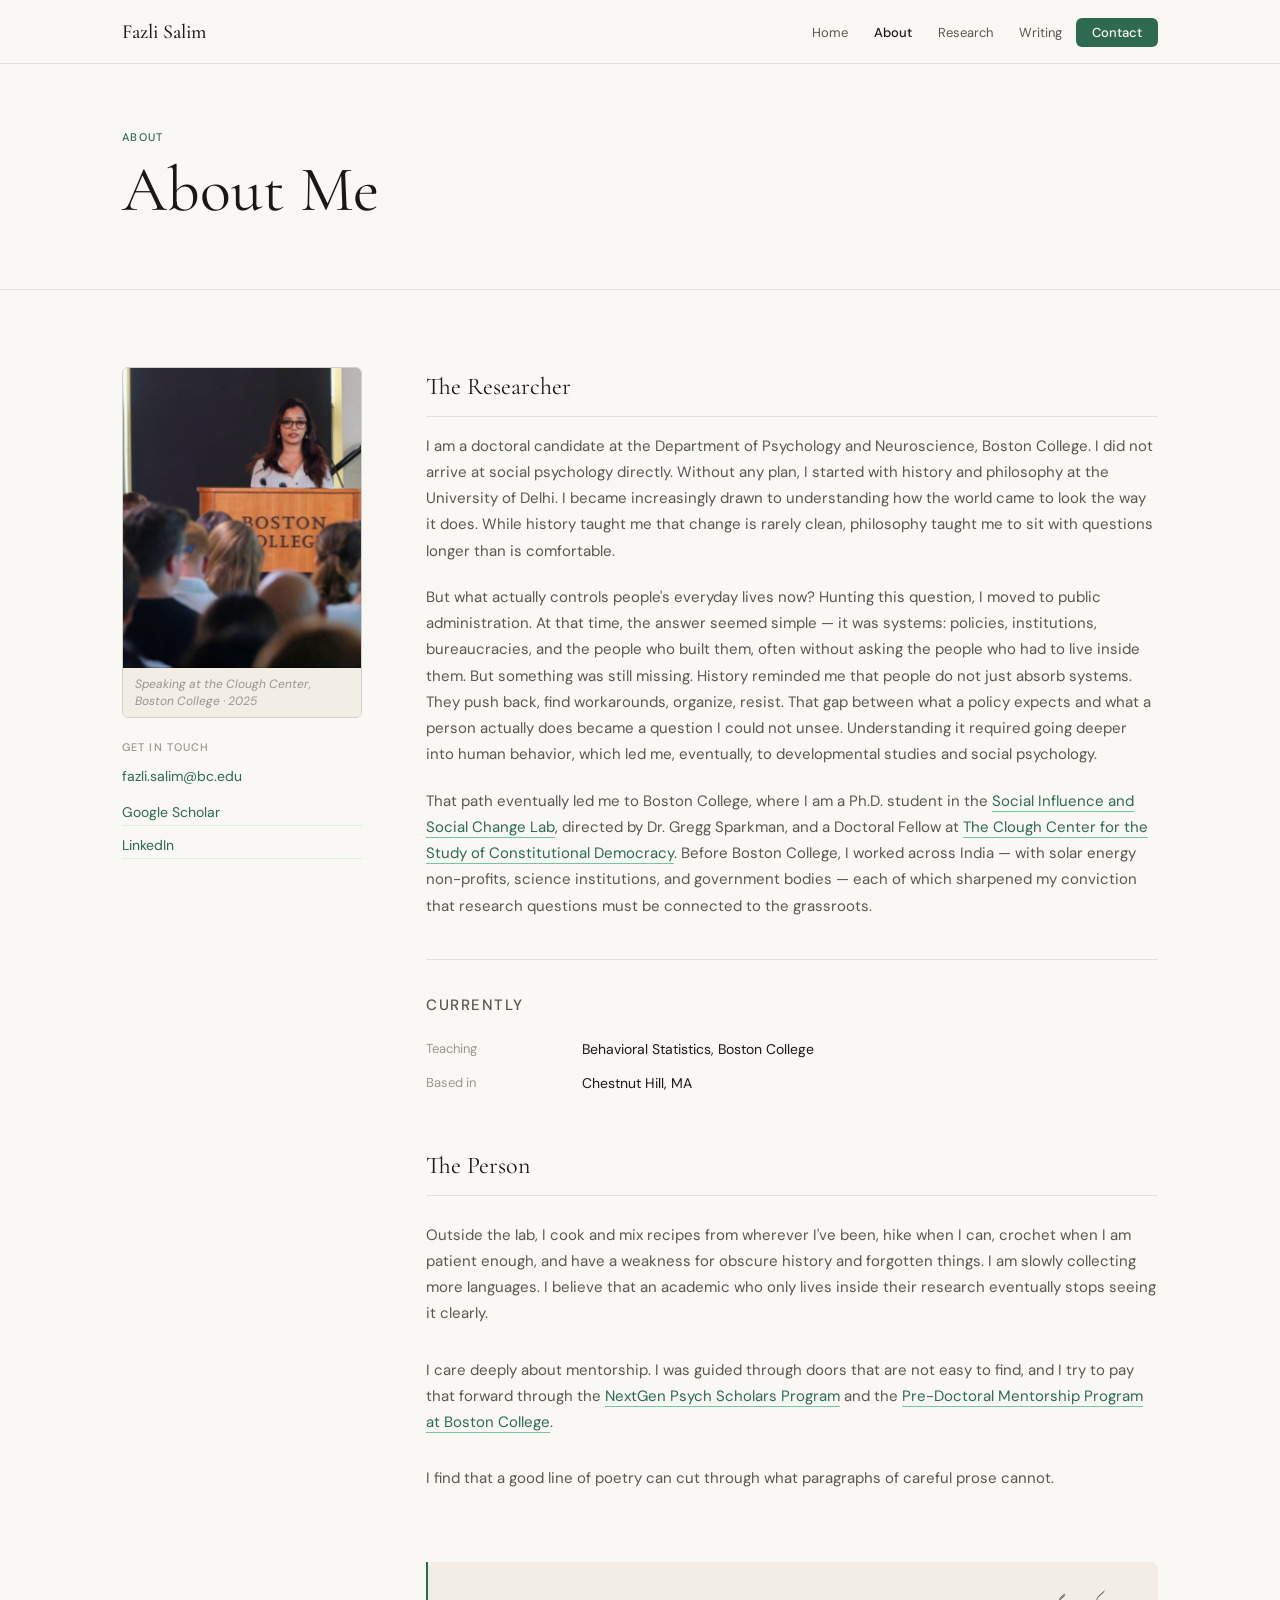
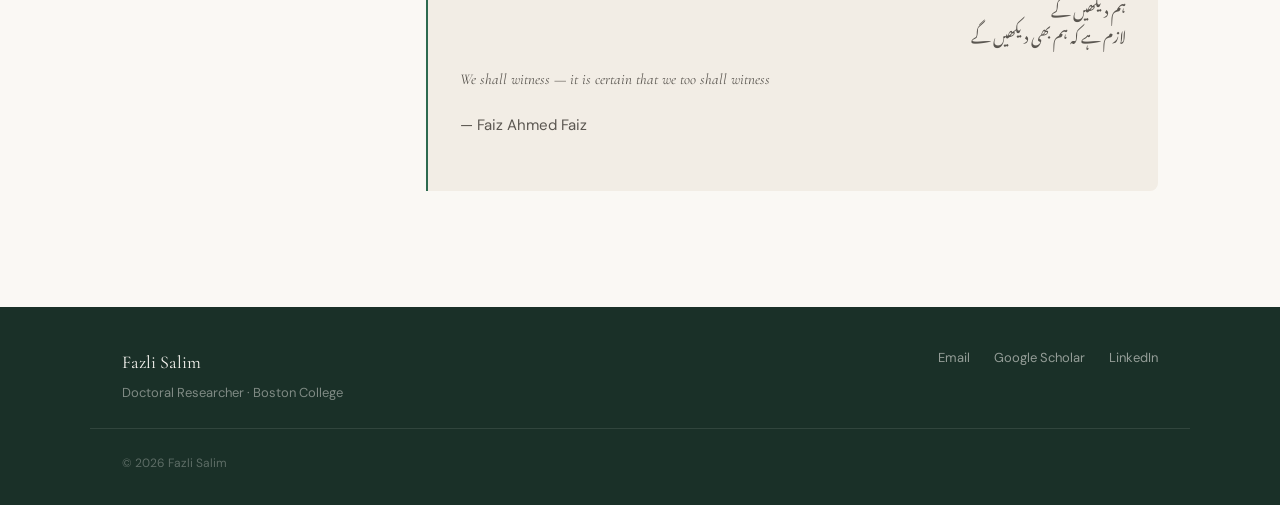
==== commit 6340dffe: "Update about.html" ====
--- a/about.html
+++ b/about.html
@@ -50,7 +50,7 @@
 
     <div class="about-text-col">
       <h2 class="about-section-h">The Researcher</h2>
-      <p>I did not arrive at social psychology directly. Without any plan, I started with history and philosophy at the University of Delhi. I became increasingly drawn to understanding how the world came to look the way it does. While history taught me that change is rarely clean, philosophy taught me to sit with questions longer than is comfortable.</p>
+      <p>I am a doctoral candidate at the Department of Psychology and Neuroscience, Boston College. I did not arrive at social psychology directly. Without any plan, I started with history and philosophy at the University of Delhi. I became increasingly drawn to understanding how the world came to look the way it does. While history taught me that change is rarely clean, philosophy taught me to sit with questions longer than is comfortable.</p>
       <p>But what actually controls people's everyday lives now? Hunting this question, I moved to public administration. At that time, the answer seemed simple — it was systems: policies, institutions, bureaucracies, and the people who built them, often without asking the people who had to live inside them. But something was still missing. History reminded me that people do not just absorb systems. They push back, find workarounds, organize, resist. That gap between what a policy expects and what a person actually does became a question I could not unsee. Understanding it required going deeper into human behavior, which led me, eventually, to developmental studies and social psychology.</p>
       <p>That path eventually led me to Boston College, where I am a Ph.D. student in the <a href="https://www.bc.edu/bc-web/schools/morrissey/departments/psychology-neuroscience/labs/sparkman-lab.html" target="_blank" class="inline-link">Social Influence and Social Change Lab</a>, directed by Dr. Gregg Sparkman, and a Doctoral Fellow at <a href="https://www.bc.edu/content/bc-web/centers/clough.html" target="_blank" class="inline-link">The Clough Center for the Study of Constitutional Democracy</a>. Before Boston College, I worked across India — with solar energy non-profits, science institutions, and government bodies — each of which sharpened my conviction that research questions must be connected to the grassroots.</p>
  <div class="currently-block">
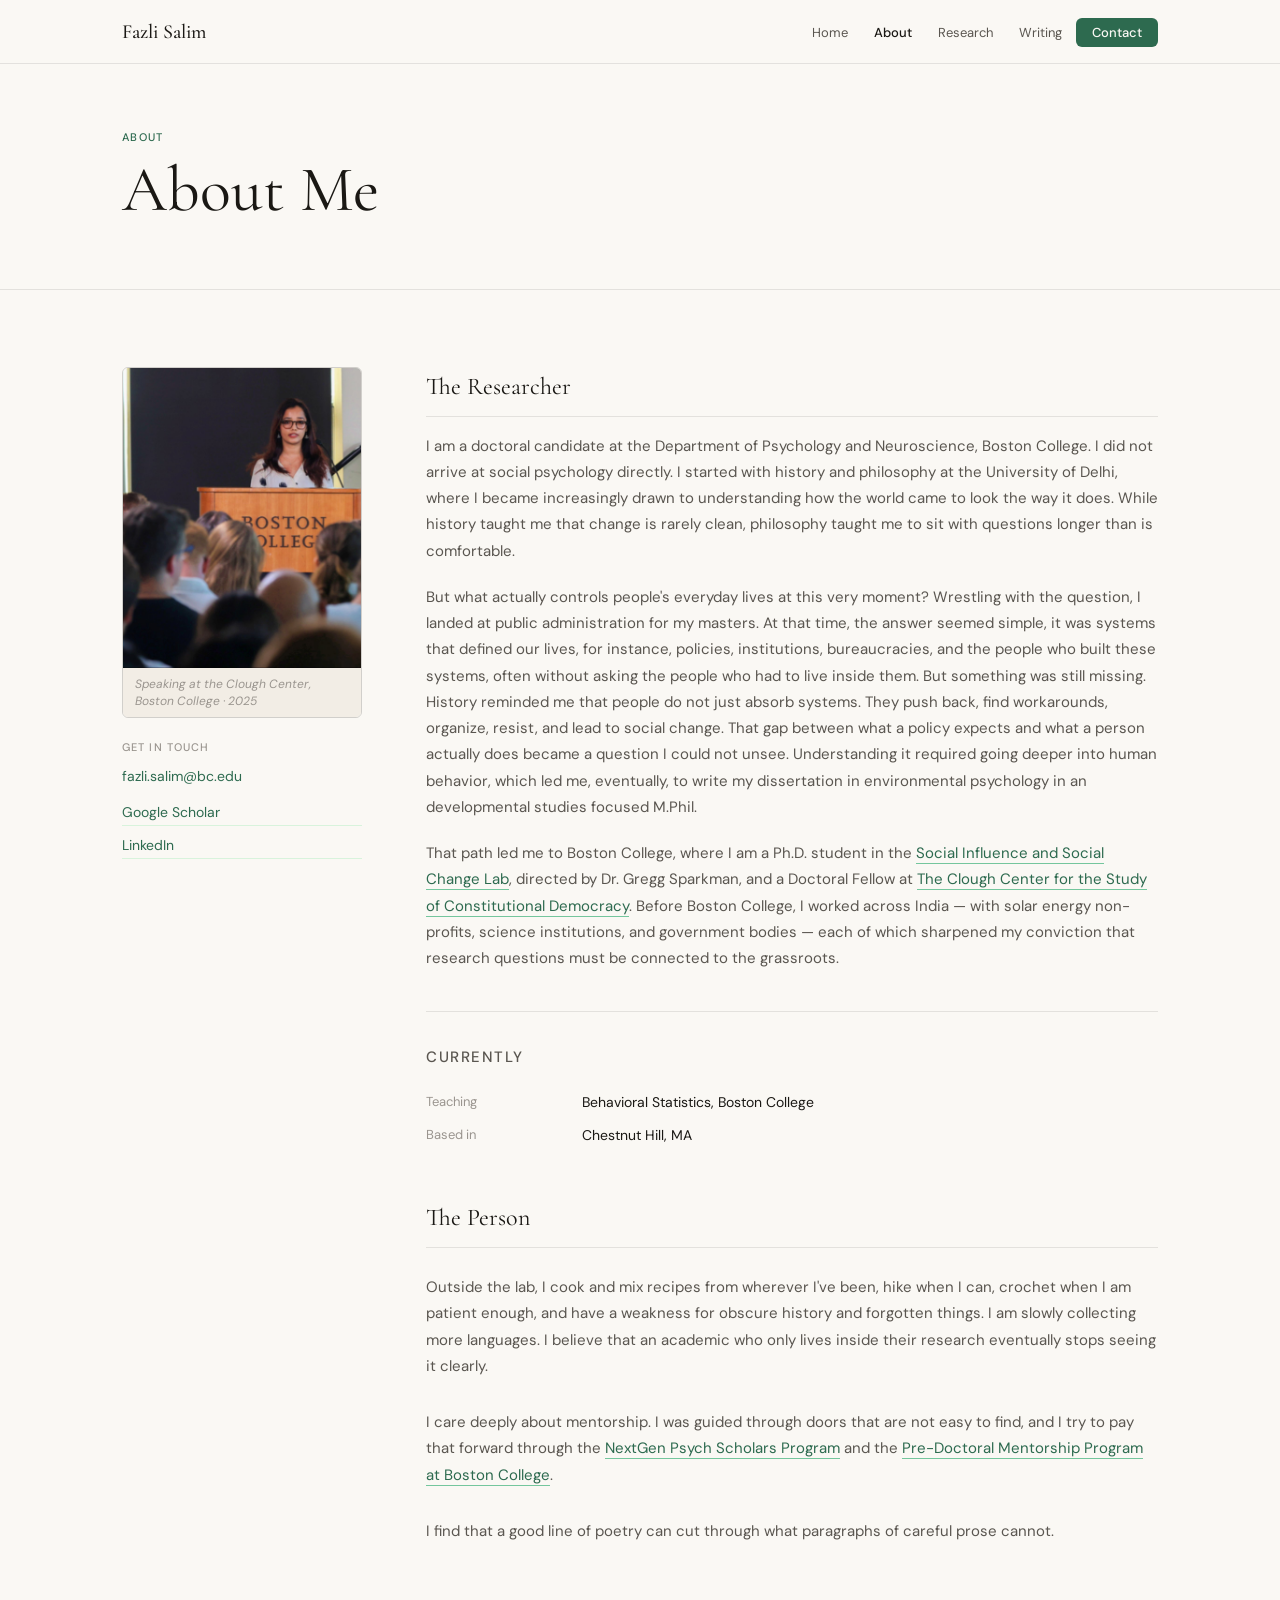
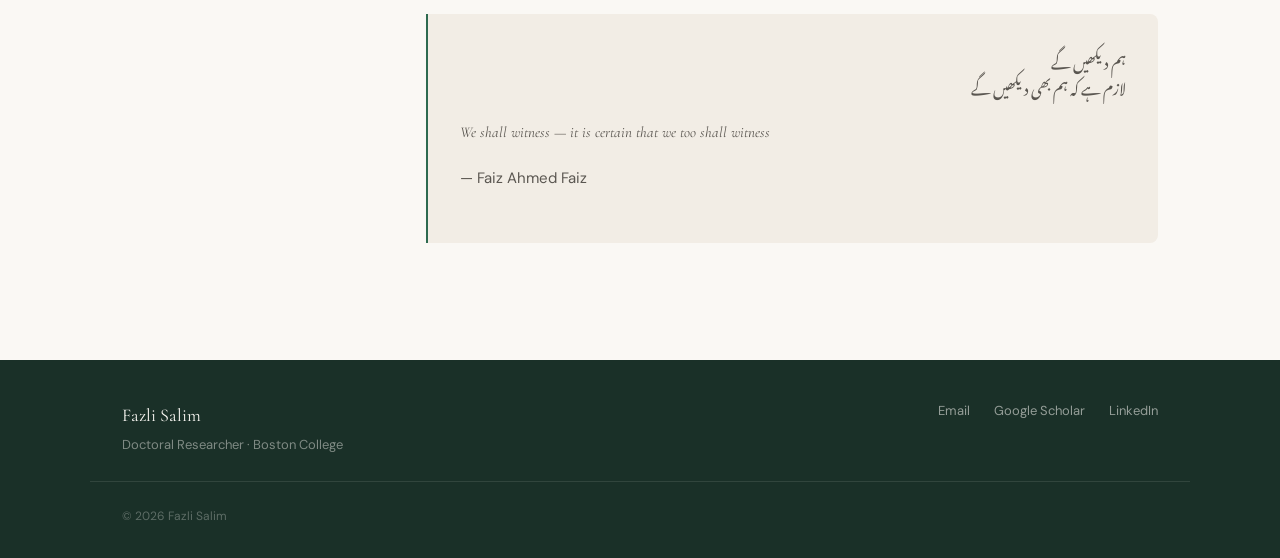
==== commit 9b53cab8: "Update about.html" ====
--- a/about.html
+++ b/about.html
@@ -50,9 +50,9 @@
 
     <div class="about-text-col">
       <h2 class="about-section-h">The Researcher</h2>
-      <p>I am a doctoral candidate at the Department of Psychology and Neuroscience, Boston College. I did not arrive at social psychology directly. Without any plan, I started with history and philosophy at the University of Delhi. I became increasingly drawn to understanding how the world came to look the way it does. While history taught me that change is rarely clean, philosophy taught me to sit with questions longer than is comfortable.</p>
-      <p>But what actually controls people's everyday lives now? Hunting this question, I moved to public administration. At that time, the answer seemed simple — it was systems: policies, institutions, bureaucracies, and the people who built them, often without asking the people who had to live inside them. But something was still missing. History reminded me that people do not just absorb systems. They push back, find workarounds, organize, resist. That gap between what a policy expects and what a person actually does became a question I could not unsee. Understanding it required going deeper into human behavior, which led me, eventually, to developmental studies and social psychology.</p>
-      <p>That path eventually led me to Boston College, where I am a Ph.D. student in the <a href="https://www.bc.edu/bc-web/schools/morrissey/departments/psychology-neuroscience/labs/sparkman-lab.html" target="_blank" class="inline-link">Social Influence and Social Change Lab</a>, directed by Dr. Gregg Sparkman, and a Doctoral Fellow at <a href="https://www.bc.edu/content/bc-web/centers/clough.html" target="_blank" class="inline-link">The Clough Center for the Study of Constitutional Democracy</a>. Before Boston College, I worked across India — with solar energy non-profits, science institutions, and government bodies — each of which sharpened my conviction that research questions must be connected to the grassroots.</p>
+      <p>I am a doctoral candidate at the Department of Psychology and Neuroscience, Boston College. I did not arrive at social psychology directly. I started with history and philosophy at the University of Delhi, where I became increasingly drawn to understanding how the world came to look the way it does. While history taught me that change is rarely clean, philosophy taught me to sit with questions longer than is comfortable.</p>
+      <p>But what actually controls people's everyday lives at this very moment? Wrestling with the question, I landed at public administration for my masters. At that time, the answer seemed simple, it was systems that defined our lives, for instance, policies, institutions, bureaucracies, and the people who built these systems, often without asking the people who had to live inside them. But something was still missing. History reminded me that people do not just absorb systems. They push back, find workarounds, organize, resist, and lead to social change. That gap between what a policy expects and what a person actually does became a question I could not unsee. Understanding it required going deeper into human behavior, which led me, eventually, to write my dissertation in environmental psychology in an developmental studies focused M.Phil. </p>
+      <p>That path led me to Boston College, where I am a Ph.D. student in the <a href="https://www.bc.edu/bc-web/schools/morrissey/departments/psychology-neuroscience/labs/sparkman-lab.html" target="_blank" class="inline-link">Social Influence and Social Change Lab</a>, directed by Dr. Gregg Sparkman, and a Doctoral Fellow at <a href="https://www.bc.edu/content/bc-web/centers/clough.html" target="_blank" class="inline-link">The Clough Center for the Study of Constitutional Democracy</a>. Before Boston College, I worked across India — with solar energy non-profits, science institutions, and government bodies — each of which sharpened my conviction that research questions must be connected to the grassroots.</p>
  <div class="currently-block">
         <p class="currently-title">Currently</p>
         <div class="currently-table">
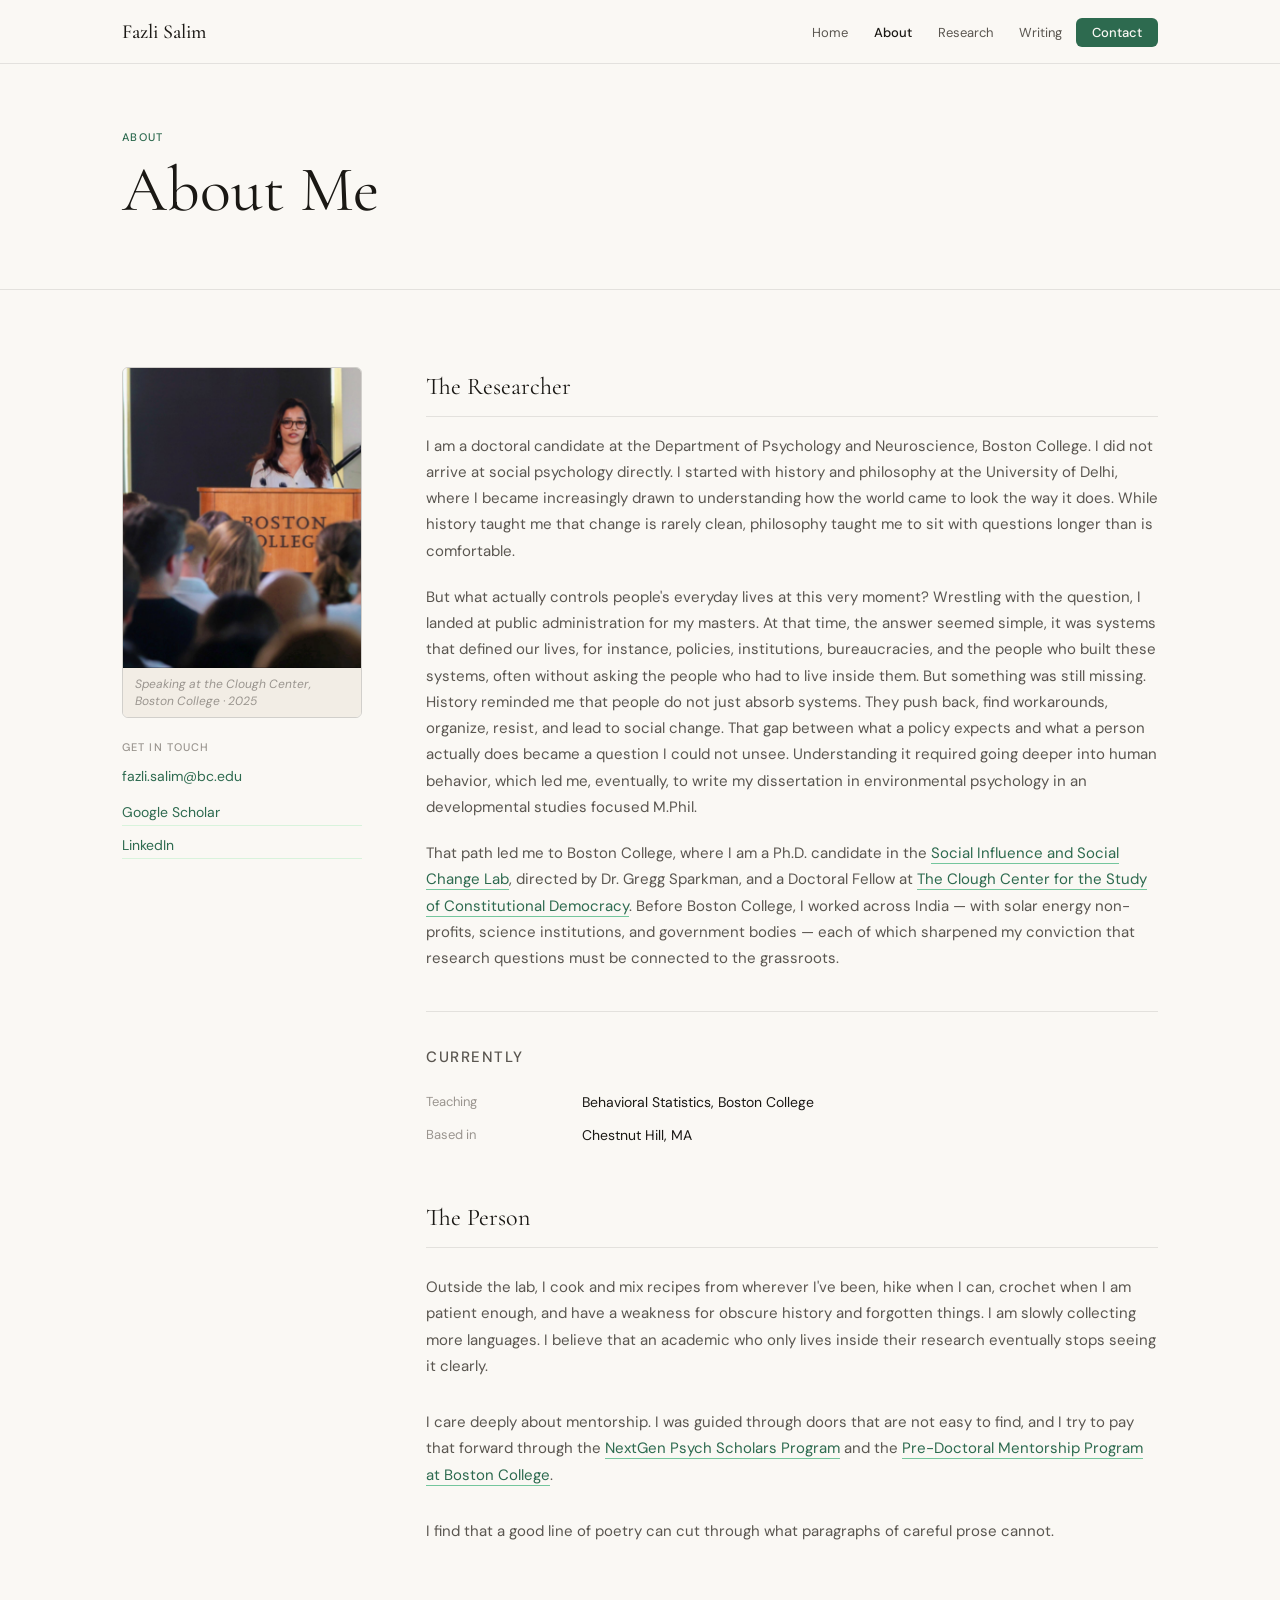
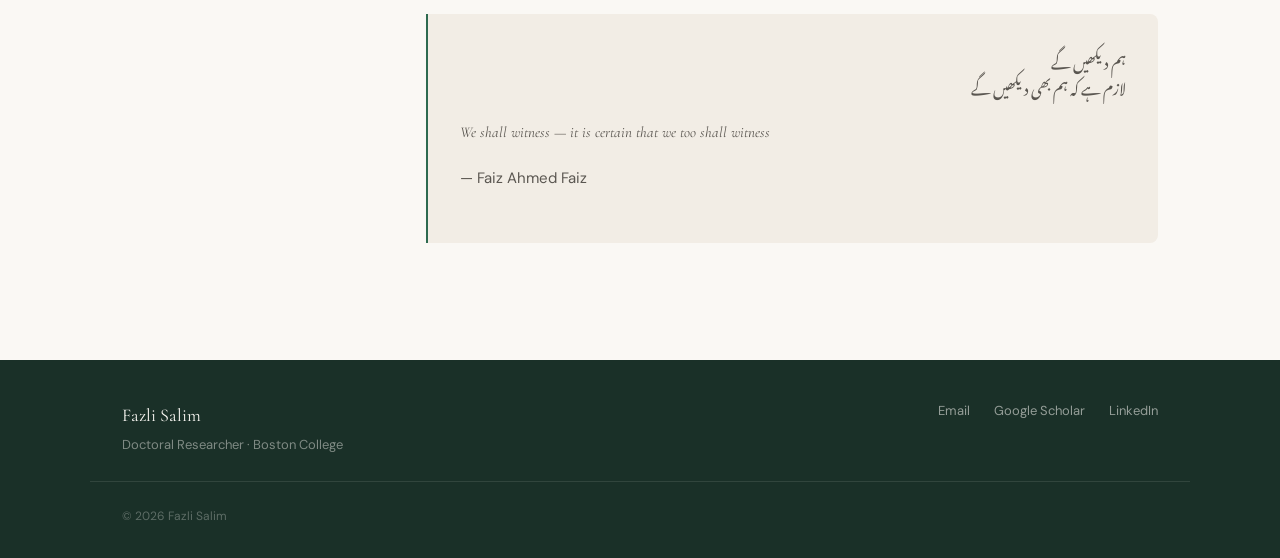
==== commit cadf5aa2: "Update about.html" ====
--- a/about.html
+++ b/about.html
@@ -52,7 +52,7 @@
       <h2 class="about-section-h">The Researcher</h2>
       <p>I am a doctoral candidate at the Department of Psychology and Neuroscience, Boston College. I did not arrive at social psychology directly. I started with history and philosophy at the University of Delhi, where I became increasingly drawn to understanding how the world came to look the way it does. While history taught me that change is rarely clean, philosophy taught me to sit with questions longer than is comfortable.</p>
       <p>But what actually controls people's everyday lives at this very moment? Wrestling with the question, I landed at public administration for my masters. At that time, the answer seemed simple, it was systems that defined our lives, for instance, policies, institutions, bureaucracies, and the people who built these systems, often without asking the people who had to live inside them. But something was still missing. History reminded me that people do not just absorb systems. They push back, find workarounds, organize, resist, and lead to social change. That gap between what a policy expects and what a person actually does became a question I could not unsee. Understanding it required going deeper into human behavior, which led me, eventually, to write my dissertation in environmental psychology in an developmental studies focused M.Phil. </p>
-      <p>That path led me to Boston College, where I am a Ph.D. student in the <a href="https://www.bc.edu/bc-web/schools/morrissey/departments/psychology-neuroscience/labs/sparkman-lab.html" target="_blank" class="inline-link">Social Influence and Social Change Lab</a>, directed by Dr. Gregg Sparkman, and a Doctoral Fellow at <a href="https://www.bc.edu/content/bc-web/centers/clough.html" target="_blank" class="inline-link">The Clough Center for the Study of Constitutional Democracy</a>. Before Boston College, I worked across India — with solar energy non-profits, science institutions, and government bodies — each of which sharpened my conviction that research questions must be connected to the grassroots.</p>
+      <p>That path led me to Boston College, where I am a Ph.D. candidate in the <a href="https://www.bc.edu/bc-web/schools/morrissey/departments/psychology-neuroscience/labs/sparkman-lab.html" target="_blank" class="inline-link">Social Influence and Social Change Lab</a>, directed by Dr. Gregg Sparkman, and a Doctoral Fellow at <a href="https://www.bc.edu/content/bc-web/centers/clough.html" target="_blank" class="inline-link">The Clough Center for the Study of Constitutional Democracy</a>. Before Boston College, I worked across India — with solar energy non-profits, science institutions, and government bodies — each of which sharpened my conviction that research questions must be connected to the grassroots.</p>
  <div class="currently-block">
         <p class="currently-title">Currently</p>
         <div class="currently-table">
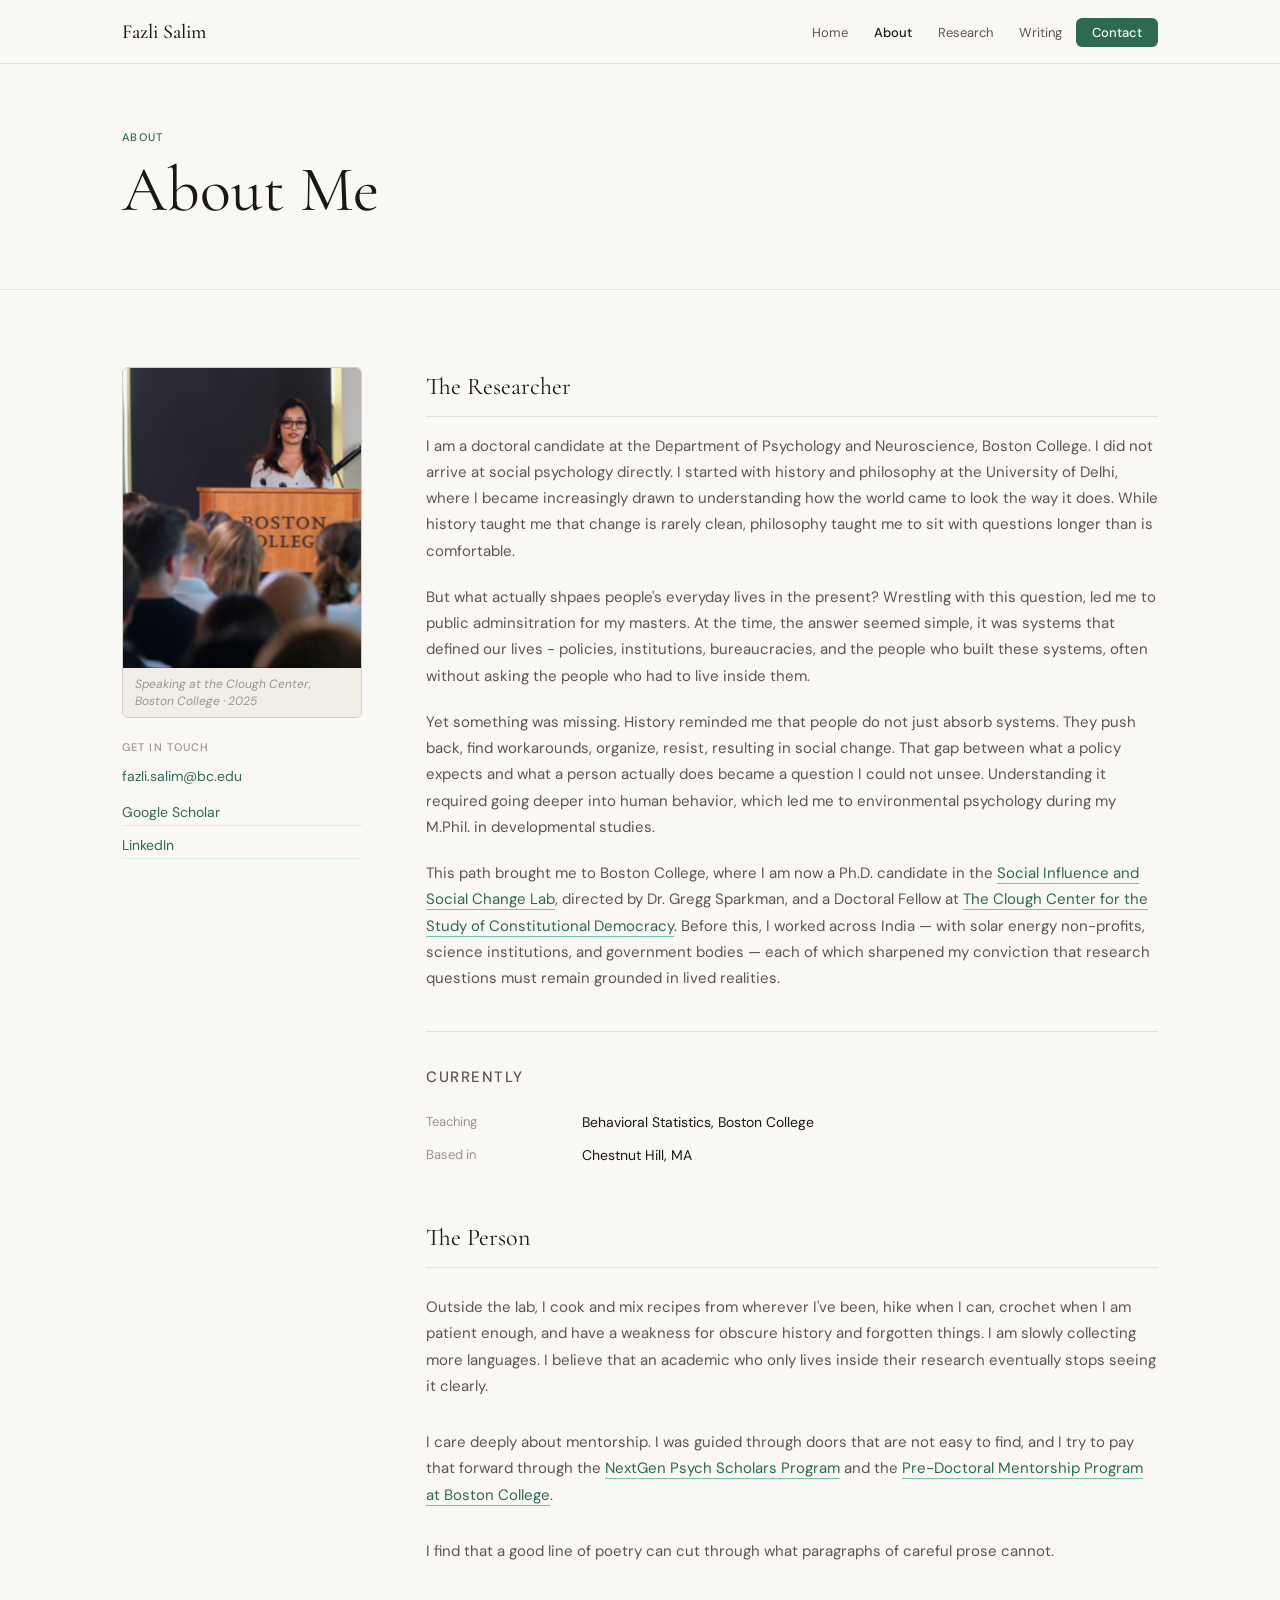
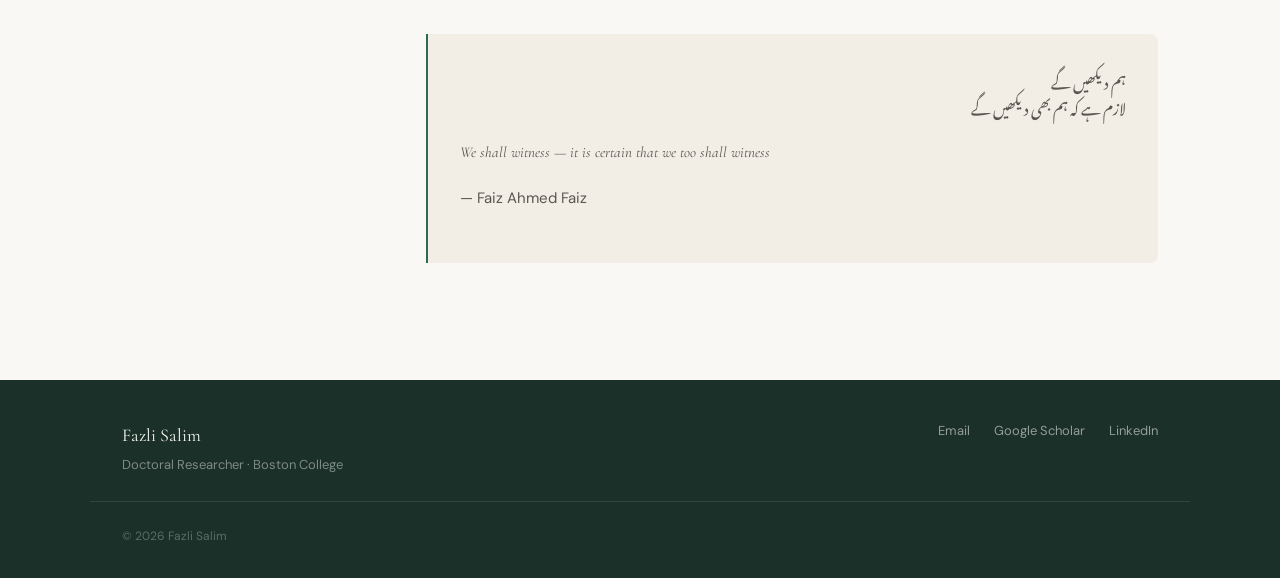
==== commit a11af6bc: "Update about.html" ====
--- a/about.html
+++ b/about.html
@@ -51,8 +51,9 @@
     <div class="about-text-col">
       <h2 class="about-section-h">The Researcher</h2>
       <p>I am a doctoral candidate at the Department of Psychology and Neuroscience, Boston College. I did not arrive at social psychology directly. I started with history and philosophy at the University of Delhi, where I became increasingly drawn to understanding how the world came to look the way it does. While history taught me that change is rarely clean, philosophy taught me to sit with questions longer than is comfortable.</p>
-      <p>But what actually controls people's everyday lives at this very moment? Wrestling with the question, I landed at public administration for my masters. At that time, the answer seemed simple, it was systems that defined our lives, for instance, policies, institutions, bureaucracies, and the people who built these systems, often without asking the people who had to live inside them. But something was still missing. History reminded me that people do not just absorb systems. They push back, find workarounds, organize, resist, and lead to social change. That gap between what a policy expects and what a person actually does became a question I could not unsee. Understanding it required going deeper into human behavior, which led me, eventually, to write my dissertation in environmental psychology in an developmental studies focused M.Phil. </p>
-      <p>That path led me to Boston College, where I am a Ph.D. candidate in the <a href="https://www.bc.edu/bc-web/schools/morrissey/departments/psychology-neuroscience/labs/sparkman-lab.html" target="_blank" class="inline-link">Social Influence and Social Change Lab</a>, directed by Dr. Gregg Sparkman, and a Doctoral Fellow at <a href="https://www.bc.edu/content/bc-web/centers/clough.html" target="_blank" class="inline-link">The Clough Center for the Study of Constitutional Democracy</a>. Before Boston College, I worked across India — with solar energy non-profits, science institutions, and government bodies — each of which sharpened my conviction that research questions must be connected to the grassroots.</p>
+      <p>But what actually shpaes people's everyday lives in the present? Wrestling with this question, led me to public adminsitration for my masters. At the time, the answer seemed simple, it was systems that defined our lives - policies, institutions, bureaucracies, and the people who built these systems, often without asking the people who had to live inside them. </p>
+      <p>Yet something was missing. History reminded me that people do not just absorb systems. They push back, find workarounds, organize, resist, resulting in social change. That gap between what a policy expects and what a person actually does became a question I could not unsee. Understanding it required going deeper into human behavior, which led me to environmental psychology during my M.Phil. in developmental studies. </p>
+      <p>This path brought me to Boston College, where I am now a Ph.D. candidate in the <a href="https://www.bc.edu/bc-web/schools/morrissey/departments/psychology-neuroscience/labs/sparkman-lab.html" target="_blank" class="inline-link">Social Influence and Social Change Lab</a>, directed by Dr. Gregg Sparkman, and a Doctoral Fellow at <a href="https://www.bc.edu/content/bc-web/centers/clough.html" target="_blank" class="inline-link">The Clough Center for the Study of Constitutional Democracy</a>. Before this, I worked across India — with solar energy non-profits, science institutions, and government bodies — each of which sharpened my conviction that research questions must remain grounded in lived realities.</p>
  <div class="currently-block">
         <p class="currently-title">Currently</p>
         <div class="currently-table">
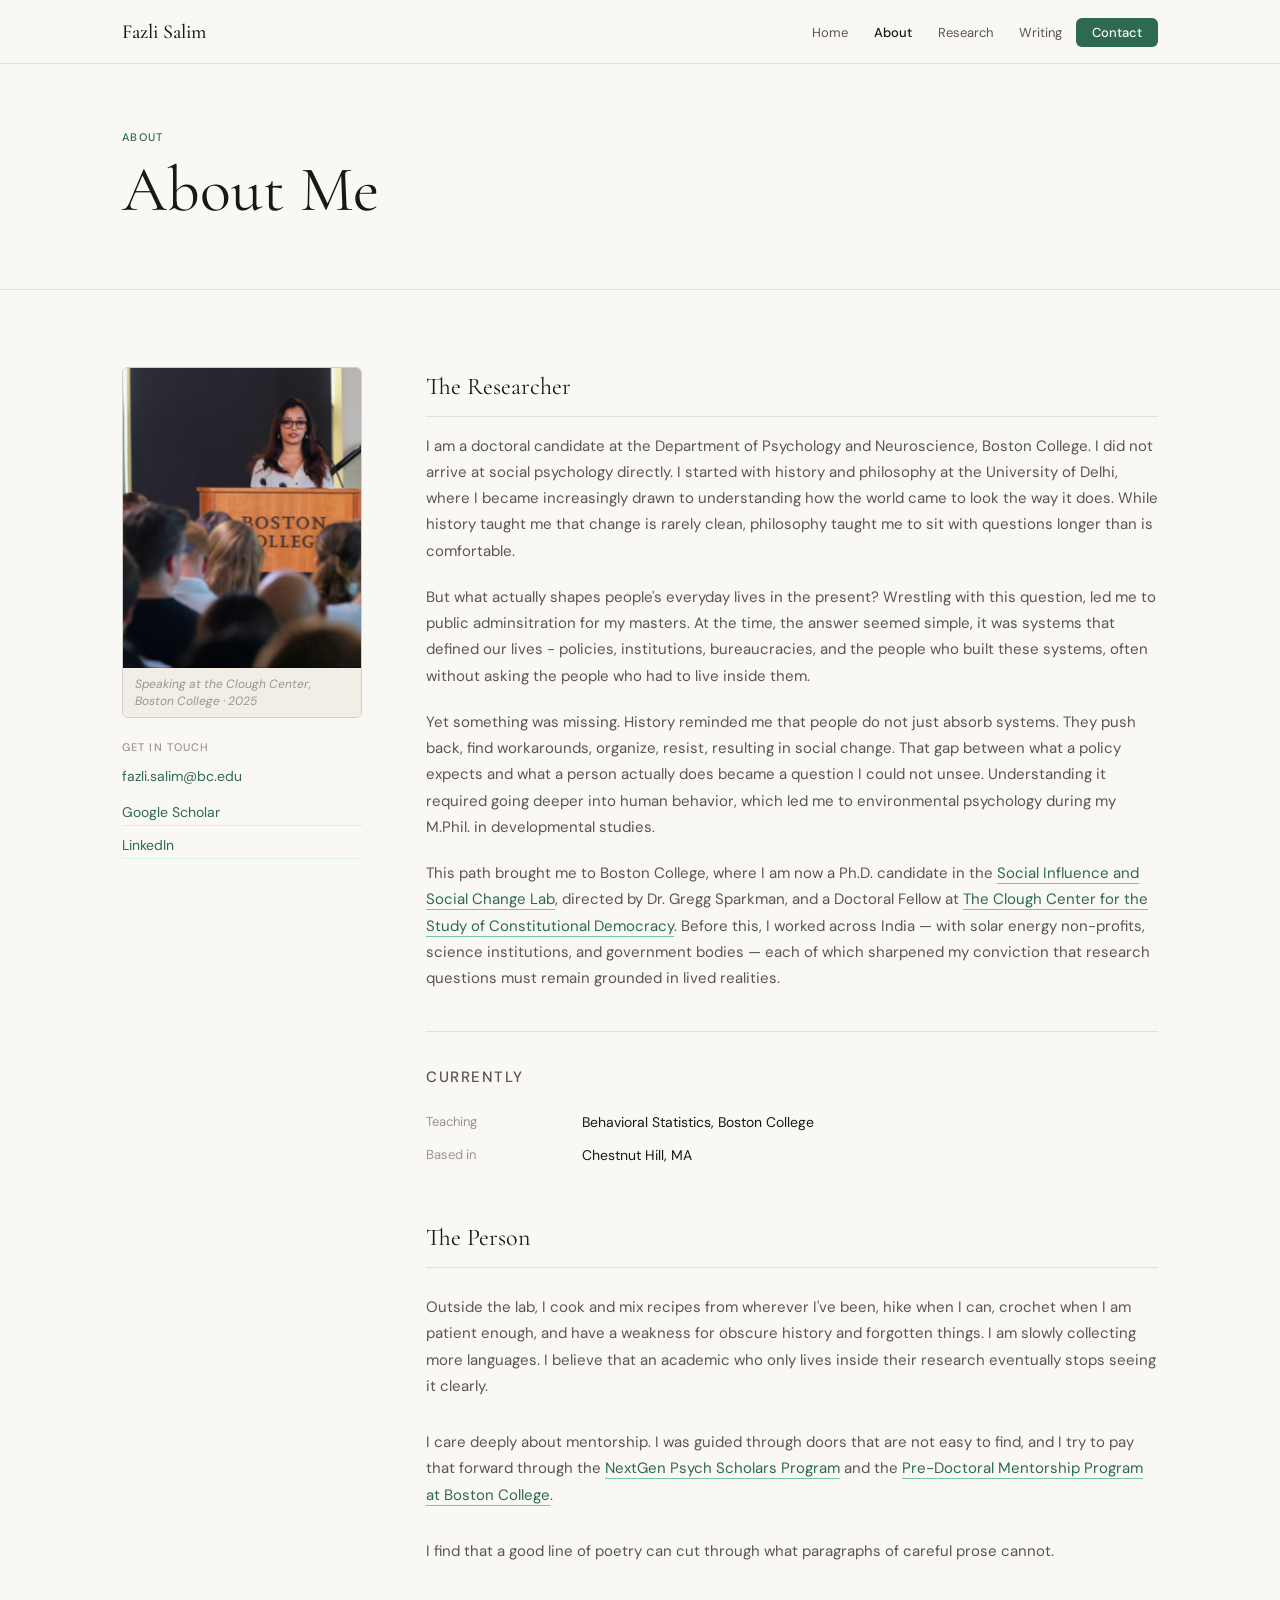
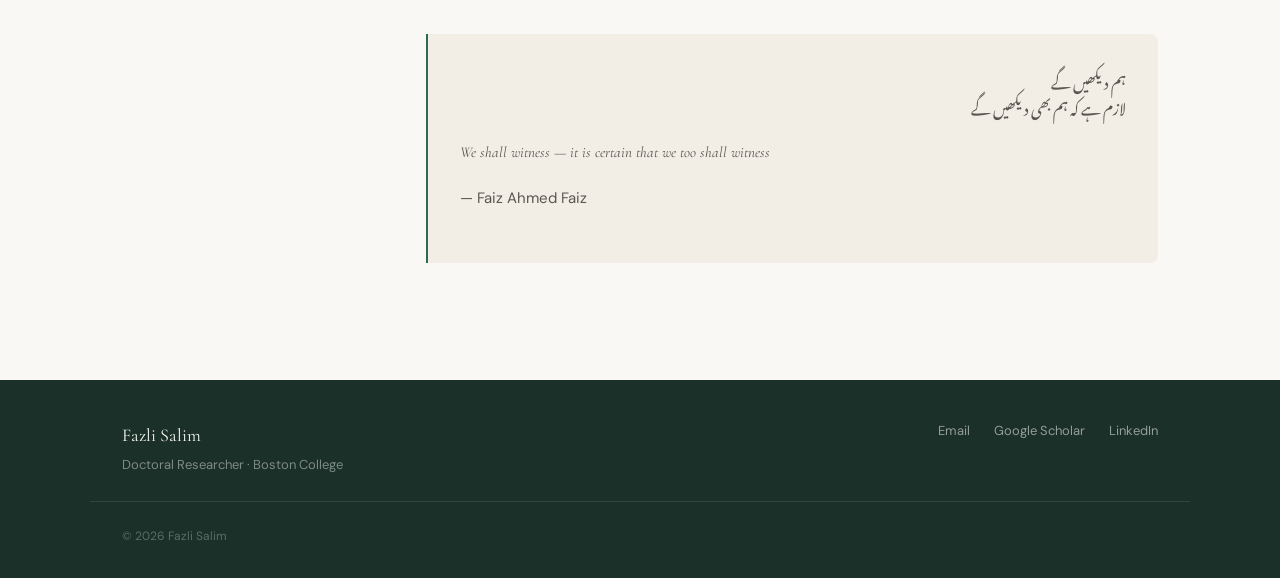
==== commit ffc2f0ac: "Update about.html" ====
--- a/about.html
+++ b/about.html
@@ -51,7 +51,7 @@
     <div class="about-text-col">
       <h2 class="about-section-h">The Researcher</h2>
       <p>I am a doctoral candidate at the Department of Psychology and Neuroscience, Boston College. I did not arrive at social psychology directly. I started with history and philosophy at the University of Delhi, where I became increasingly drawn to understanding how the world came to look the way it does. While history taught me that change is rarely clean, philosophy taught me to sit with questions longer than is comfortable.</p>
-      <p>But what actually shpaes people's everyday lives in the present? Wrestling with this question, led me to public adminsitration for my masters. At the time, the answer seemed simple, it was systems that defined our lives - policies, institutions, bureaucracies, and the people who built these systems, often without asking the people who had to live inside them. </p>
+      <p>But what actually shapes people's everyday lives in the present? Wrestling with this question, led me to public adminsitration for my masters. At the time, the answer seemed simple, it was systems that defined our lives - policies, institutions, bureaucracies, and the people who built these systems, often without asking the people who had to live inside them. </p>
       <p>Yet something was missing. History reminded me that people do not just absorb systems. They push back, find workarounds, organize, resist, resulting in social change. That gap between what a policy expects and what a person actually does became a question I could not unsee. Understanding it required going deeper into human behavior, which led me to environmental psychology during my M.Phil. in developmental studies. </p>
       <p>This path brought me to Boston College, where I am now a Ph.D. candidate in the <a href="https://www.bc.edu/bc-web/schools/morrissey/departments/psychology-neuroscience/labs/sparkman-lab.html" target="_blank" class="inline-link">Social Influence and Social Change Lab</a>, directed by Dr. Gregg Sparkman, and a Doctoral Fellow at <a href="https://www.bc.edu/content/bc-web/centers/clough.html" target="_blank" class="inline-link">The Clough Center for the Study of Constitutional Democracy</a>. Before this, I worked across India — with solar energy non-profits, science institutions, and government bodies — each of which sharpened my conviction that research questions must remain grounded in lived realities.</p>
  <div class="currently-block">
--- a/style.css
+++ b/style.css
@@ -567,4 +567,4 @@
 @media (max-width: 700px) {
   .hero-with-photo { grid-template-columns: 1fr; gap: 1.25rem; }
   .hero-portrait { width: 120px; height: 148px; }
-}
+}
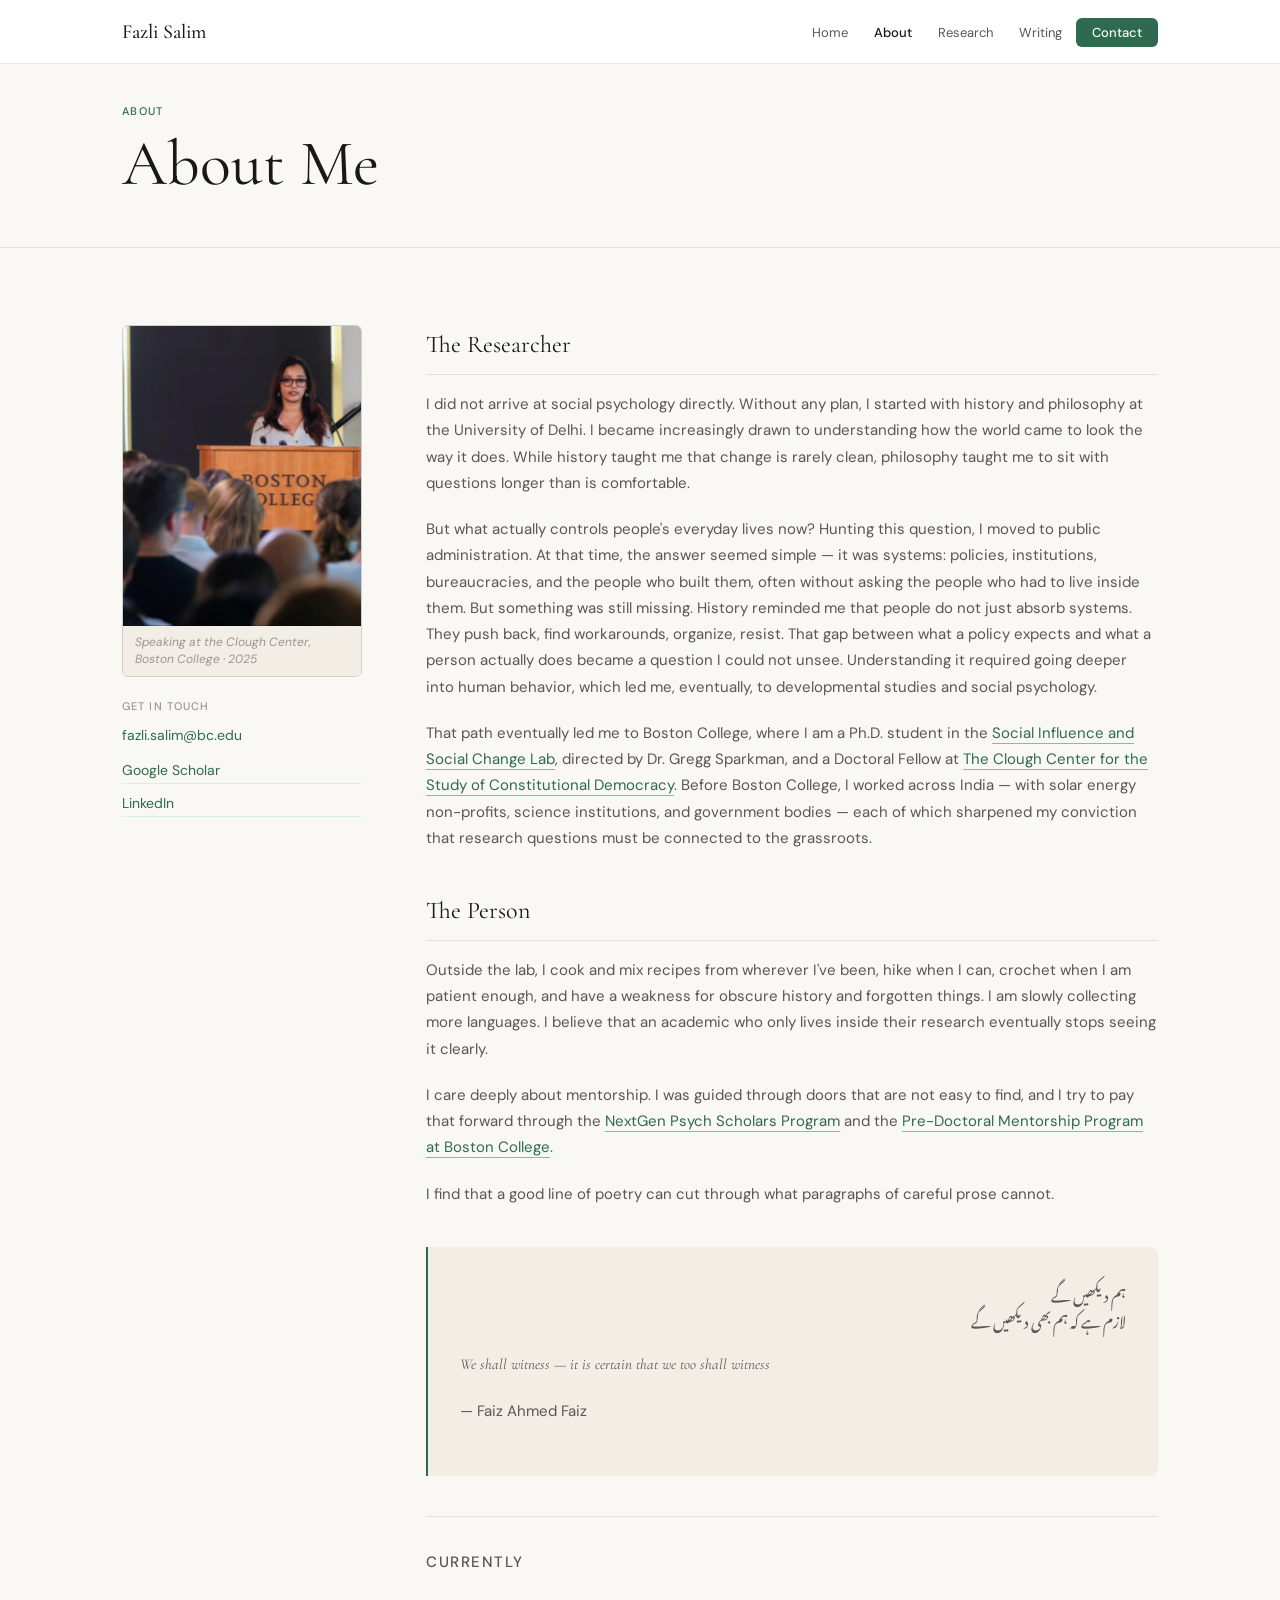
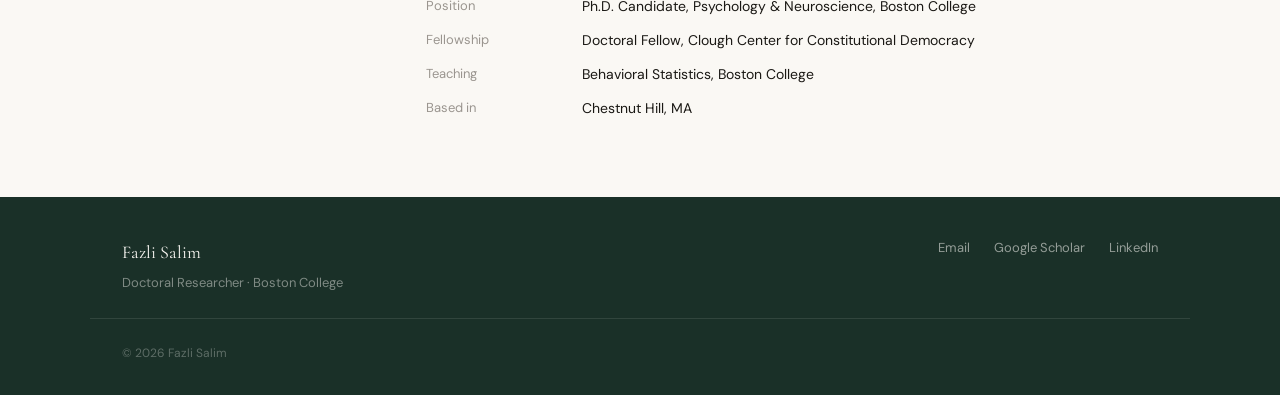
==== commit 256e3e8a: "Add files via upload" ====
--- a/about.html
+++ b/about.html
@@ -4,6 +4,12 @@
 <meta charset="UTF-8">
 <meta name="viewport" content="width=device-width, initial-scale=1.0">
 <title>About — Fazli Salim</title>
+<meta name="description" content="Fazli Salim is a doctoral researcher at Boston College studying the psychology of systemic change, climate action, and democratic resilience.">
+<meta property="og:title" content="About — Fazli Salim">
+<meta property="og:description" content="Doctoral researcher at Boston College studying collective action, environmental psychology, and democratic resilience.">
+<meta property="og:image" content="https://www.fazlisalim.com/photo.jpg">
+<meta property="og:url" content="https://www.fazlisalim.com/about.html">
+<meta name="twitter:card" content="summary_large_image">
 <link rel="preconnect" href="https://fonts.googleapis.com">
 <link rel="preconnect" href="https://fonts.gstatic.com" crossorigin>
 <link href="https://fonts.googleapis.com/css2?family=Cormorant+Garamond:ital,wght@0,300;0,400;0,500;0,600;1,300;1,400&family=DM+Sans:wght@300;400;500&family=Noto+Nastaliq+Urdu:wght@400;700&display=swap" rel="stylesheet">
@@ -50,21 +56,10 @@
 
     <div class="about-text-col">
       <h2 class="about-section-h">The Researcher</h2>
-      <p>I am a doctoral candidate at the Department of Psychology and Neuroscience, Boston College. I did not arrive at social psychology directly. I started with history and philosophy at the University of Delhi, where I became increasingly drawn to understanding how the world came to look the way it does. While history taught me that change is rarely clean, philosophy taught me to sit with questions longer than is comfortable.</p>
-      <p>But what actually shapes people's everyday lives in the present? Wrestling with this question, led me to public adminsitration for my masters. At the time, the answer seemed simple, it was systems that defined our lives - policies, institutions, bureaucracies, and the people who built these systems, often without asking the people who had to live inside them. </p>
-      <p>Yet something was missing. History reminded me that people do not just absorb systems. They push back, find workarounds, organize, resist, resulting in social change. That gap between what a policy expects and what a person actually does became a question I could not unsee. Understanding it required going deeper into human behavior, which led me to environmental psychology during my M.Phil. in developmental studies. </p>
-      <p>This path brought me to Boston College, where I am now a Ph.D. candidate in the <a href="https://www.bc.edu/bc-web/schools/morrissey/departments/psychology-neuroscience/labs/sparkman-lab.html" target="_blank" class="inline-link">Social Influence and Social Change Lab</a>, directed by Dr. Gregg Sparkman, and a Doctoral Fellow at <a href="https://www.bc.edu/content/bc-web/centers/clough.html" target="_blank" class="inline-link">The Clough Center for the Study of Constitutional Democracy</a>. Before this, I worked across India — with solar energy non-profits, science institutions, and government bodies — each of which sharpened my conviction that research questions must remain grounded in lived realities.</p>
- <div class="currently-block">
-        <p class="currently-title">Currently</p>
-        <div class="currently-table">
-          <div class="currently-row">
-            <span class="currently-label">Teaching</span>
-            <span class="currently-value">Behavioral Statistics, Boston College</span>
-          </div>
-      <div class="currently-row">
-            <span class="currently-label">Based in</span>
-            <span class="currently-value">Chestnut Hill, MA</span>
-          </div>
+      <p>I did not arrive at social psychology directly. Without any plan, I started with history and philosophy at the University of Delhi. I became increasingly drawn to understanding how the world came to look the way it does. While history taught me that change is rarely clean, philosophy taught me to sit with questions longer than is comfortable.</p>
+      <p>But what actually controls people's everyday lives now? Hunting this question, I moved to public administration. At that time, the answer seemed simple — it was systems: policies, institutions, bureaucracies, and the people who built them, often without asking the people who had to live inside them. But something was still missing. History reminded me that people do not just absorb systems. They push back, find workarounds, organize, resist. That gap between what a policy expects and what a person actually does became a question I could not unsee. Understanding it required going deeper into human behavior, which led me, eventually, to developmental studies and social psychology.</p>
+      <p>That path eventually led me to Boston College, where I am a Ph.D. student in the <a href="https://www.bc.edu/bc-web/schools/morrissey/departments/psychology-neuroscience/labs/sparkman-lab.html" target="_blank" class="inline-link">Social Influence and Social Change Lab</a>, directed by Dr. Gregg Sparkman, and a Doctoral Fellow at <a href="https://www.bc.edu/content/bc-web/centers/clough.html" target="_blank" class="inline-link">The Clough Center for the Study of Constitutional Democracy</a>. Before Boston College, I worked across India — with solar energy non-profits, science institutions, and government bodies — each of which sharpened my conviction that research questions must be connected to the grassroots.</p>
+
       <h2 class="about-section-h">The Person</h2>
       <p>Outside the lab, I cook and mix recipes from wherever I've been, hike when I can, crochet when I am patient enough, and have a weakness for obscure history and forgotten things. I am slowly collecting more languages. I believe that an academic who only lives inside their research eventually stops seeing it clearly.</p>
       <p>I care deeply about mentorship. I was guided through doors that are not easy to find, and I try to pay that forward through the <a href="https://nextgenpsychscholars.com/" target="_blank" class="inline-link">NextGen Psych Scholars Program</a> and the <a href="https://www.bc.edu/bc-web/schools/morrissey/departments/psychology-neuroscience/graduate/doctoral-program.html" target="_blank" class="inline-link">Pre-Doctoral Mentorship Program at Boston College</a>.</p>
@@ -77,8 +72,25 @@
         <p class="faiz-attribution">— Faiz Ahmed Faiz</p>
       </div>
 
-     
-          
+      <div class="currently-block">
+        <p class="currently-title">Currently</p>
+        <div class="currently-table">
+          <div class="currently-row">
+            <span class="currently-label">Position</span>
+            <span class="currently-value">Ph.D. Candidate, Psychology &amp; Neuroscience, Boston College</span>
+          </div>
+          <div class="currently-row">
+            <span class="currently-label">Fellowship</span>
+            <span class="currently-value">Doctoral Fellow, Clough Center for Constitutional Democracy</span>
+          </div>
+          <div class="currently-row">
+            <span class="currently-label">Teaching</span>
+            <span class="currently-value">Behavioral Statistics, Boston College</span>
+          </div>
+          <div class="currently-row">
+            <span class="currently-label">Based in</span>
+            <span class="currently-value">Chestnut Hill, MA</span>
+          </div>
         </div>
       </div>
     </div>
--- a/style.css
+++ b/style.css
@@ -27,7 +27,7 @@
 a { color: inherit; text-decoration: none; }
 
 /* NAV */
-.nav { position: sticky; top: 0; z-index: 100; background: rgba(250,248,244,0.95); backdrop-filter: blur(12px); border-bottom: 0.5px solid var(--border); height: var(--nav-h); }
+.nav { position: sticky; top: 0; z-index: 100; background: rgba(255,255,255,0.97); backdrop-filter: blur(12px); border-bottom: 0.5px solid var(--border); height: var(--nav-h); }
 .nav-inner { max-width: var(--max-w); margin: 0 auto; padding: 0 2rem; height: 100%; display: flex; align-items: center; gap: 2rem; }
 .nav-logo { font-family: var(--font-display); font-size: 1.25rem; font-weight: 500; color: var(--ink); flex-shrink: 0; }
 .nav-links { display: flex; list-style: none; gap: 0.125rem; margin-left: auto; align-items: center; }
@@ -101,7 +101,7 @@
 .research-card:hover .r-arrow { opacity: 1; transform: translateX(3px); }
 
 /* PAGE HERO */
-.page-hero { padding: clamp(3rem, 5vw, 5rem) 0 clamp(2rem, 4vw, 3rem); border-bottom: 0.5px solid var(--border); }
+.page-hero { padding: clamp(1.5rem, 3vw, 2.5rem) 0 clamp(1.25rem, 2.5vw, 2rem); border-bottom: 0.5px solid var(--border); }
 .page-title { font-family: var(--font-display); font-size: clamp(2.5rem, 5vw, 4rem); font-weight: 400; color: var(--ink); line-height: 1.1; margin-top: 0.5rem; margin-bottom: 1rem; }
 .page-subtitle { font-size: 1rem; color: var(--ink-secondary); max-width: 56ch; line-height: 1.7; font-weight: 300; }
 
@@ -202,6 +202,7 @@
 
 /* WRITING PAGE */
 .writing-grid { display: grid; grid-template-columns: repeat(auto-fill, minmax(280px, 1fr)); gap: 1rem; margin-top: 1.5rem; }
+.writing-grid.single-card { grid-template-columns: minmax(280px, 480px); }
 .writing-card { display: flex; flex-direction: column; padding: 1.5rem; background: var(--parchment); border: 0.5px solid var(--border); border-radius: 8px; transition: border-color 0.2s, transform 0.2s; position: relative; }
 .writing-card:hover { border-color: var(--forest-mid); transform: translateY(-2px); }
 .writing-pub { font-size: 0.6875rem; font-weight: 500; text-transform: uppercase; letter-spacing: 0.08em; color: var(--forest); margin-bottom: 0.6rem; }
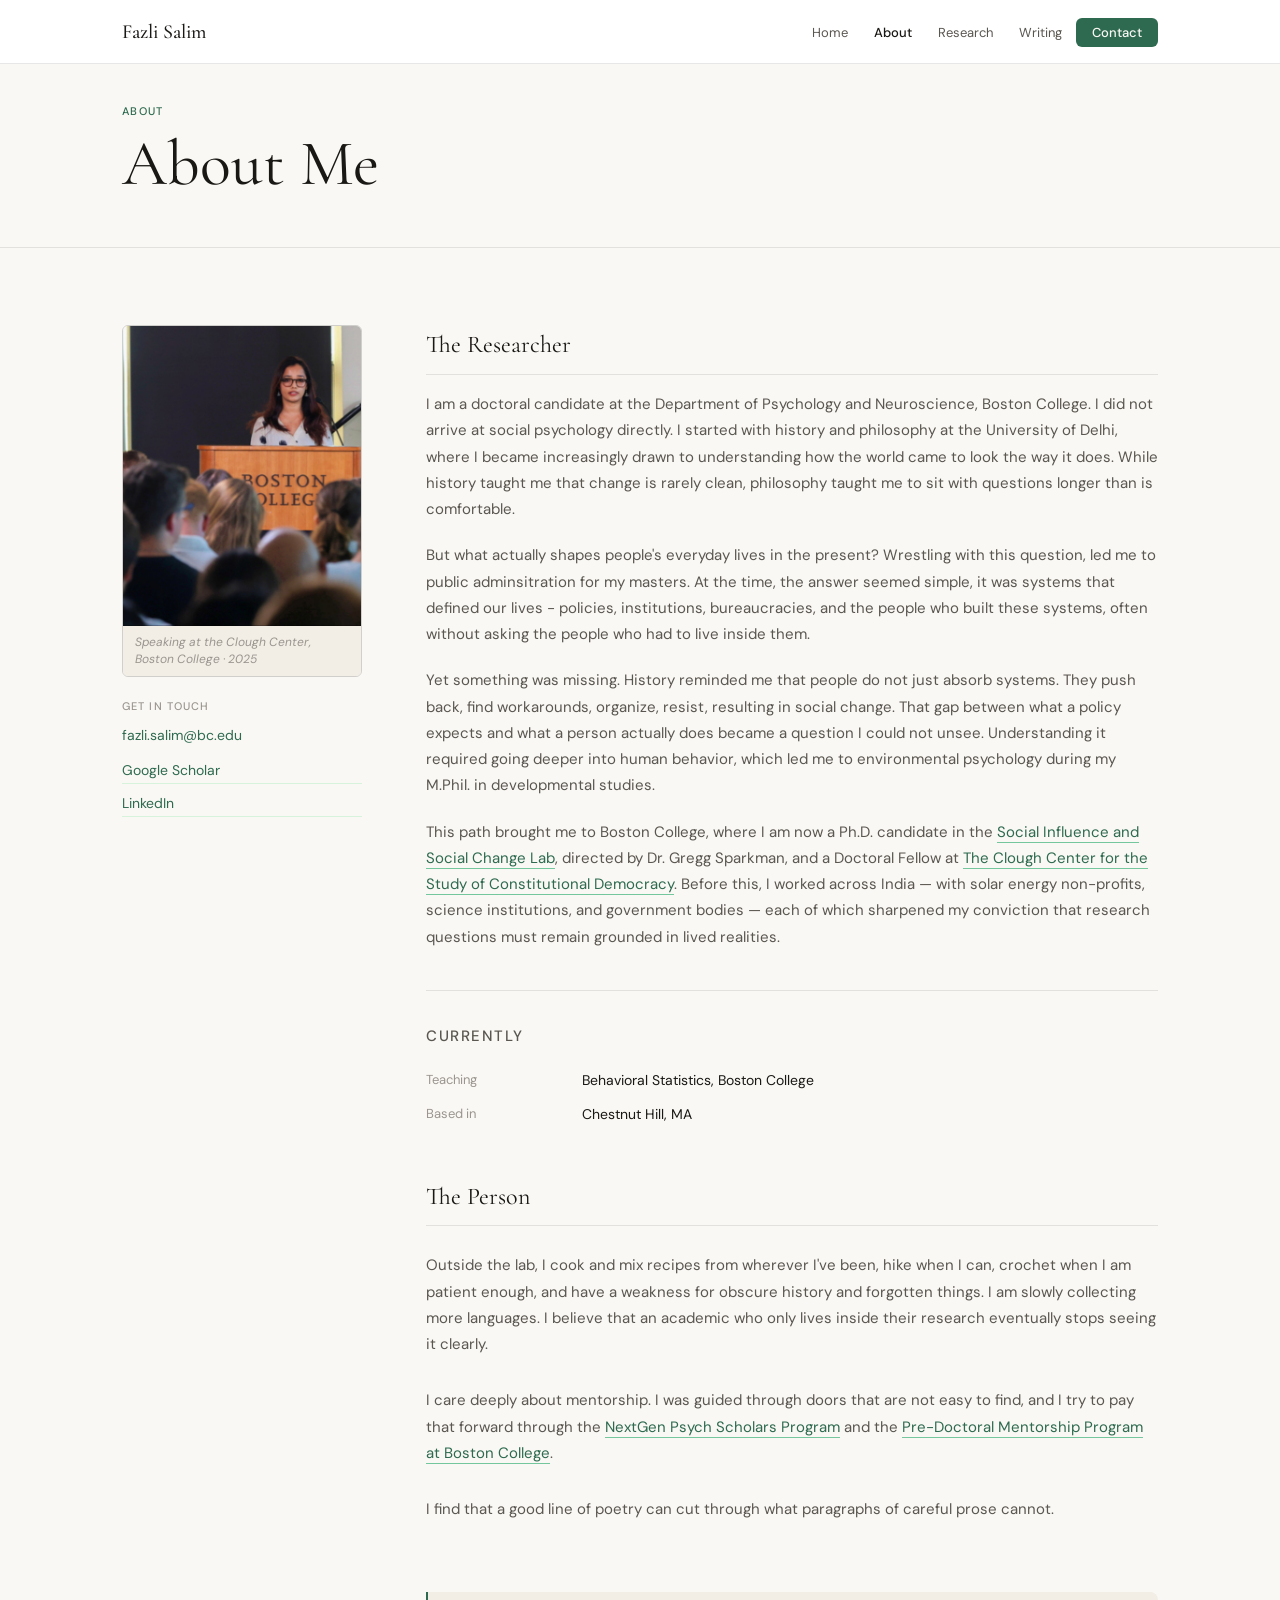
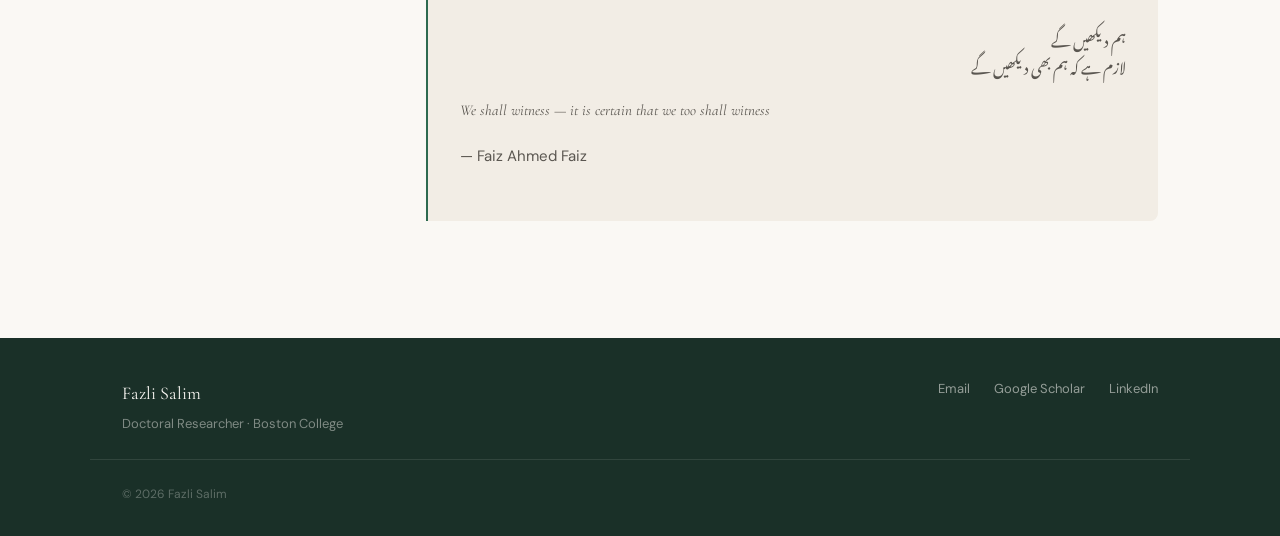
==== commit 8850bc85: "Update about.html" ====
--- a/about.html
+++ b/about.html
@@ -4,12 +4,6 @@
 <meta charset="UTF-8">
 <meta name="viewport" content="width=device-width, initial-scale=1.0">
 <title>About — Fazli Salim</title>
-<meta name="description" content="Fazli Salim is a doctoral researcher at Boston College studying the psychology of systemic change, climate action, and democratic resilience.">
-<meta property="og:title" content="About — Fazli Salim">
-<meta property="og:description" content="Doctoral researcher at Boston College studying collective action, environmental psychology, and democratic resilience.">
-<meta property="og:image" content="https://www.fazlisalim.com/photo.jpg">
-<meta property="og:url" content="https://www.fazlisalim.com/about.html">
-<meta name="twitter:card" content="summary_large_image">
 <link rel="preconnect" href="https://fonts.googleapis.com">
 <link rel="preconnect" href="https://fonts.gstatic.com" crossorigin>
 <link href="https://fonts.googleapis.com/css2?family=Cormorant+Garamond:ital,wght@0,300;0,400;0,500;0,600;1,300;1,400&family=DM+Sans:wght@300;400;500&family=Noto+Nastaliq+Urdu:wght@400;700&display=swap" rel="stylesheet">
@@ -56,10 +50,21 @@
 
     <div class="about-text-col">
       <h2 class="about-section-h">The Researcher</h2>
-      <p>I did not arrive at social psychology directly. Without any plan, I started with history and philosophy at the University of Delhi. I became increasingly drawn to understanding how the world came to look the way it does. While history taught me that change is rarely clean, philosophy taught me to sit with questions longer than is comfortable.</p>
-      <p>But what actually controls people's everyday lives now? Hunting this question, I moved to public administration. At that time, the answer seemed simple — it was systems: policies, institutions, bureaucracies, and the people who built them, often without asking the people who had to live inside them. But something was still missing. History reminded me that people do not just absorb systems. They push back, find workarounds, organize, resist. That gap between what a policy expects and what a person actually does became a question I could not unsee. Understanding it required going deeper into human behavior, which led me, eventually, to developmental studies and social psychology.</p>
-      <p>That path eventually led me to Boston College, where I am a Ph.D. student in the <a href="https://www.bc.edu/bc-web/schools/morrissey/departments/psychology-neuroscience/labs/sparkman-lab.html" target="_blank" class="inline-link">Social Influence and Social Change Lab</a>, directed by Dr. Gregg Sparkman, and a Doctoral Fellow at <a href="https://www.bc.edu/content/bc-web/centers/clough.html" target="_blank" class="inline-link">The Clough Center for the Study of Constitutional Democracy</a>. Before Boston College, I worked across India — with solar energy non-profits, science institutions, and government bodies — each of which sharpened my conviction that research questions must be connected to the grassroots.</p>
-
+      <p>I am a doctoral candidate at the Department of Psychology and Neuroscience, Boston College. I did not arrive at social psychology directly. I started with history and philosophy at the University of Delhi, where I became increasingly drawn to understanding how the world came to look the way it does. While history taught me that change is rarely clean, philosophy taught me to sit with questions longer than is comfortable.</p>
+      <p>But what actually shapes people's everyday lives in the present? Wrestling with this question, led me to public adminsitration for my masters. At the time, the answer seemed simple, it was systems that defined our lives - policies, institutions, bureaucracies, and the people who built these systems, often without asking the people who had to live inside them. </p>
+      <p>Yet something was missing. History reminded me that people do not just absorb systems. They push back, find workarounds, organize, resist, resulting in social change. That gap between what a policy expects and what a person actually does became a question I could not unsee. Understanding it required going deeper into human behavior, which led me to environmental psychology during my M.Phil. in developmental studies. </p>
+      <p>This path brought me to Boston College, where I am now a Ph.D. candidate in the <a href="https://www.bc.edu/bc-web/schools/morrissey/departments/psychology-neuroscience/labs/sparkman-lab.html" target="_blank" class="inline-link">Social Influence and Social Change Lab</a>, directed by Dr. Gregg Sparkman, and a Doctoral Fellow at <a href="https://www.bc.edu/content/bc-web/centers/clough.html" target="_blank" class="inline-link">The Clough Center for the Study of Constitutional Democracy</a>. Before this, I worked across India — with solar energy non-profits, science institutions, and government bodies — each of which sharpened my conviction that research questions must remain grounded in lived realities.</p>
+ <div class="currently-block">
+        <p class="currently-title">Currently</p>
+        <div class="currently-table">
+          <div class="currently-row">
+            <span class="currently-label">Teaching</span>
+            <span class="currently-value">Behavioral Statistics, Boston College</span>
+          </div>
+      <div class="currently-row">
+            <span class="currently-label">Based in</span>
+            <span class="currently-value">Chestnut Hill, MA</span>
+          </div>
       <h2 class="about-section-h">The Person</h2>
       <p>Outside the lab, I cook and mix recipes from wherever I've been, hike when I can, crochet when I am patient enough, and have a weakness for obscure history and forgotten things. I am slowly collecting more languages. I believe that an academic who only lives inside their research eventually stops seeing it clearly.</p>
       <p>I care deeply about mentorship. I was guided through doors that are not easy to find, and I try to pay that forward through the <a href="https://nextgenpsychscholars.com/" target="_blank" class="inline-link">NextGen Psych Scholars Program</a> and the <a href="https://www.bc.edu/bc-web/schools/morrissey/departments/psychology-neuroscience/graduate/doctoral-program.html" target="_blank" class="inline-link">Pre-Doctoral Mentorship Program at Boston College</a>.</p>
@@ -72,25 +77,8 @@
         <p class="faiz-attribution">— Faiz Ahmed Faiz</p>
       </div>
 
-      <div class="currently-block">
-        <p class="currently-title">Currently</p>
-        <div class="currently-table">
-          <div class="currently-row">
-            <span class="currently-label">Position</span>
-            <span class="currently-value">Ph.D. Candidate, Psychology &amp; Neuroscience, Boston College</span>
-          </div>
-          <div class="currently-row">
-            <span class="currently-label">Fellowship</span>
-            <span class="currently-value">Doctoral Fellow, Clough Center for Constitutional Democracy</span>
-          </div>
-          <div class="currently-row">
-            <span class="currently-label">Teaching</span>
-            <span class="currently-value">Behavioral Statistics, Boston College</span>
-          </div>
-          <div class="currently-row">
-            <span class="currently-label">Based in</span>
-            <span class="currently-value">Chestnut Hill, MA</span>
-          </div>
+     
+          
         </div>
       </div>
     </div>
